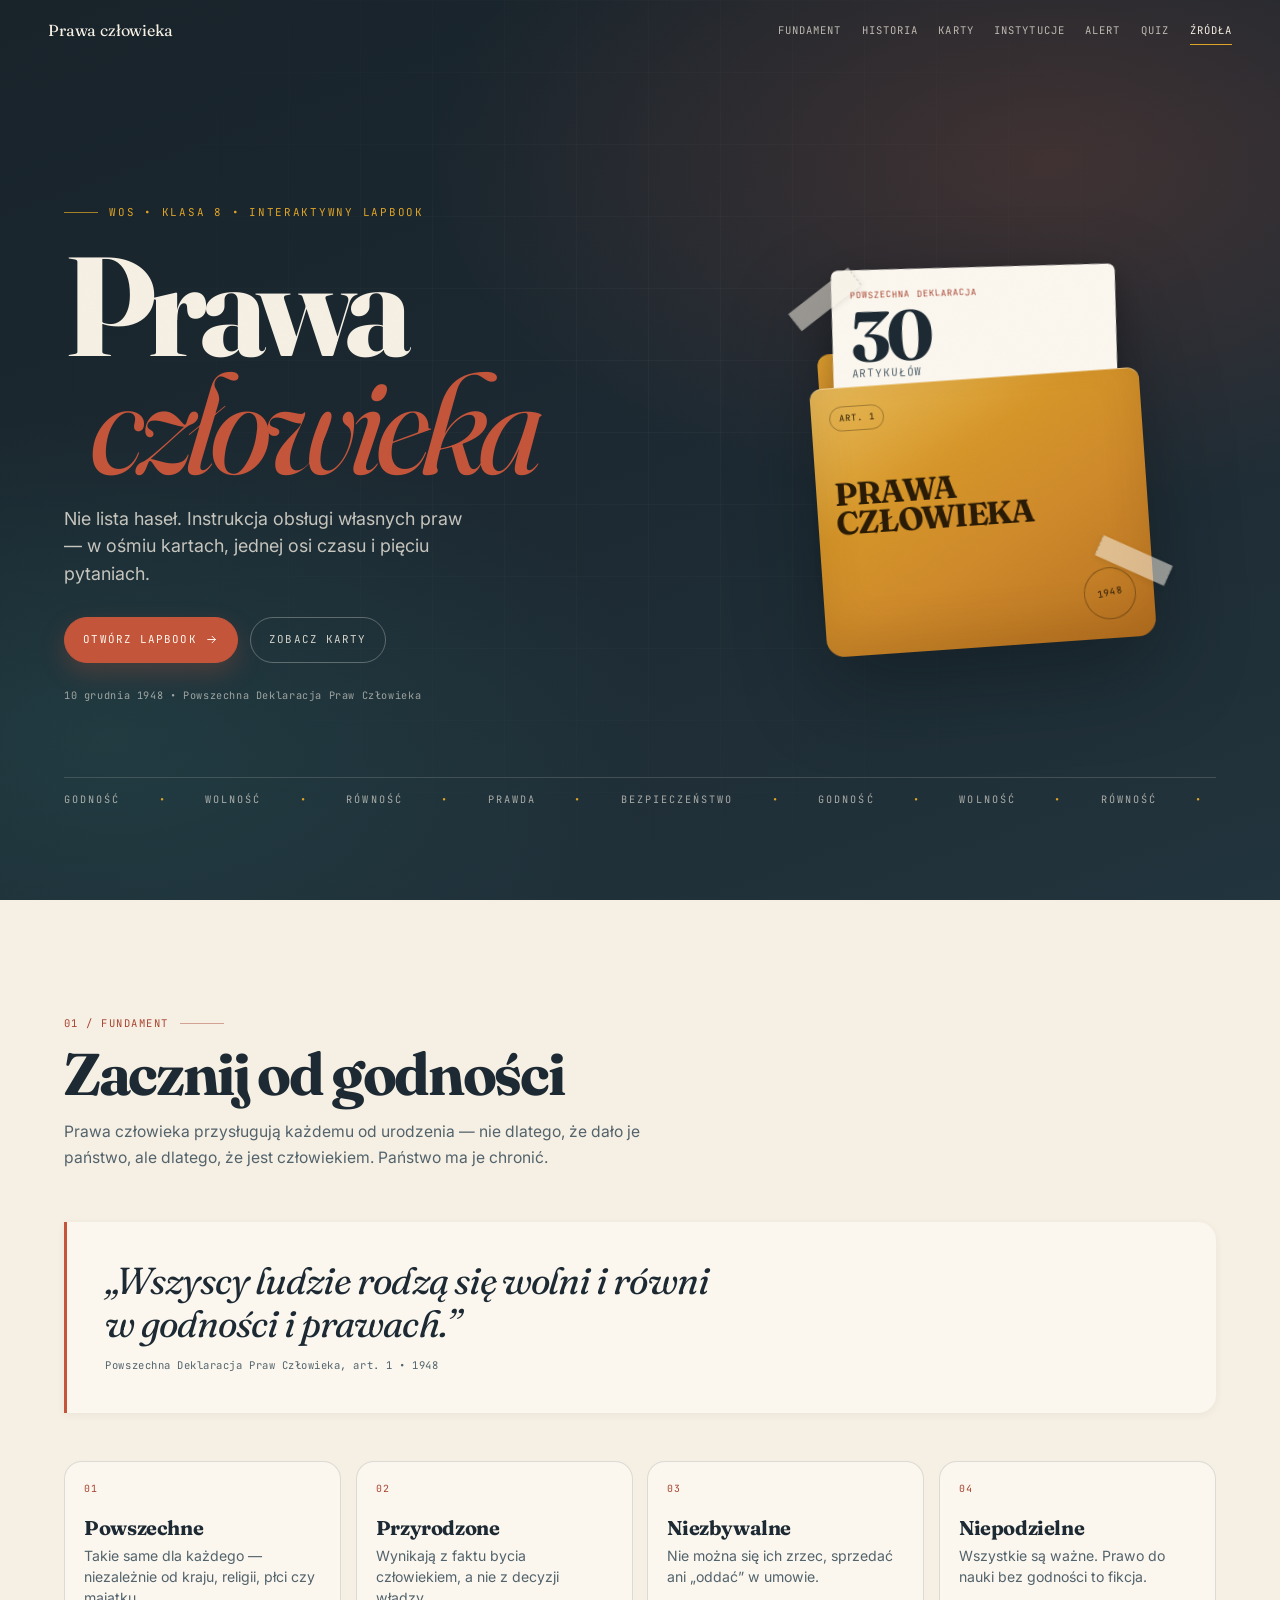
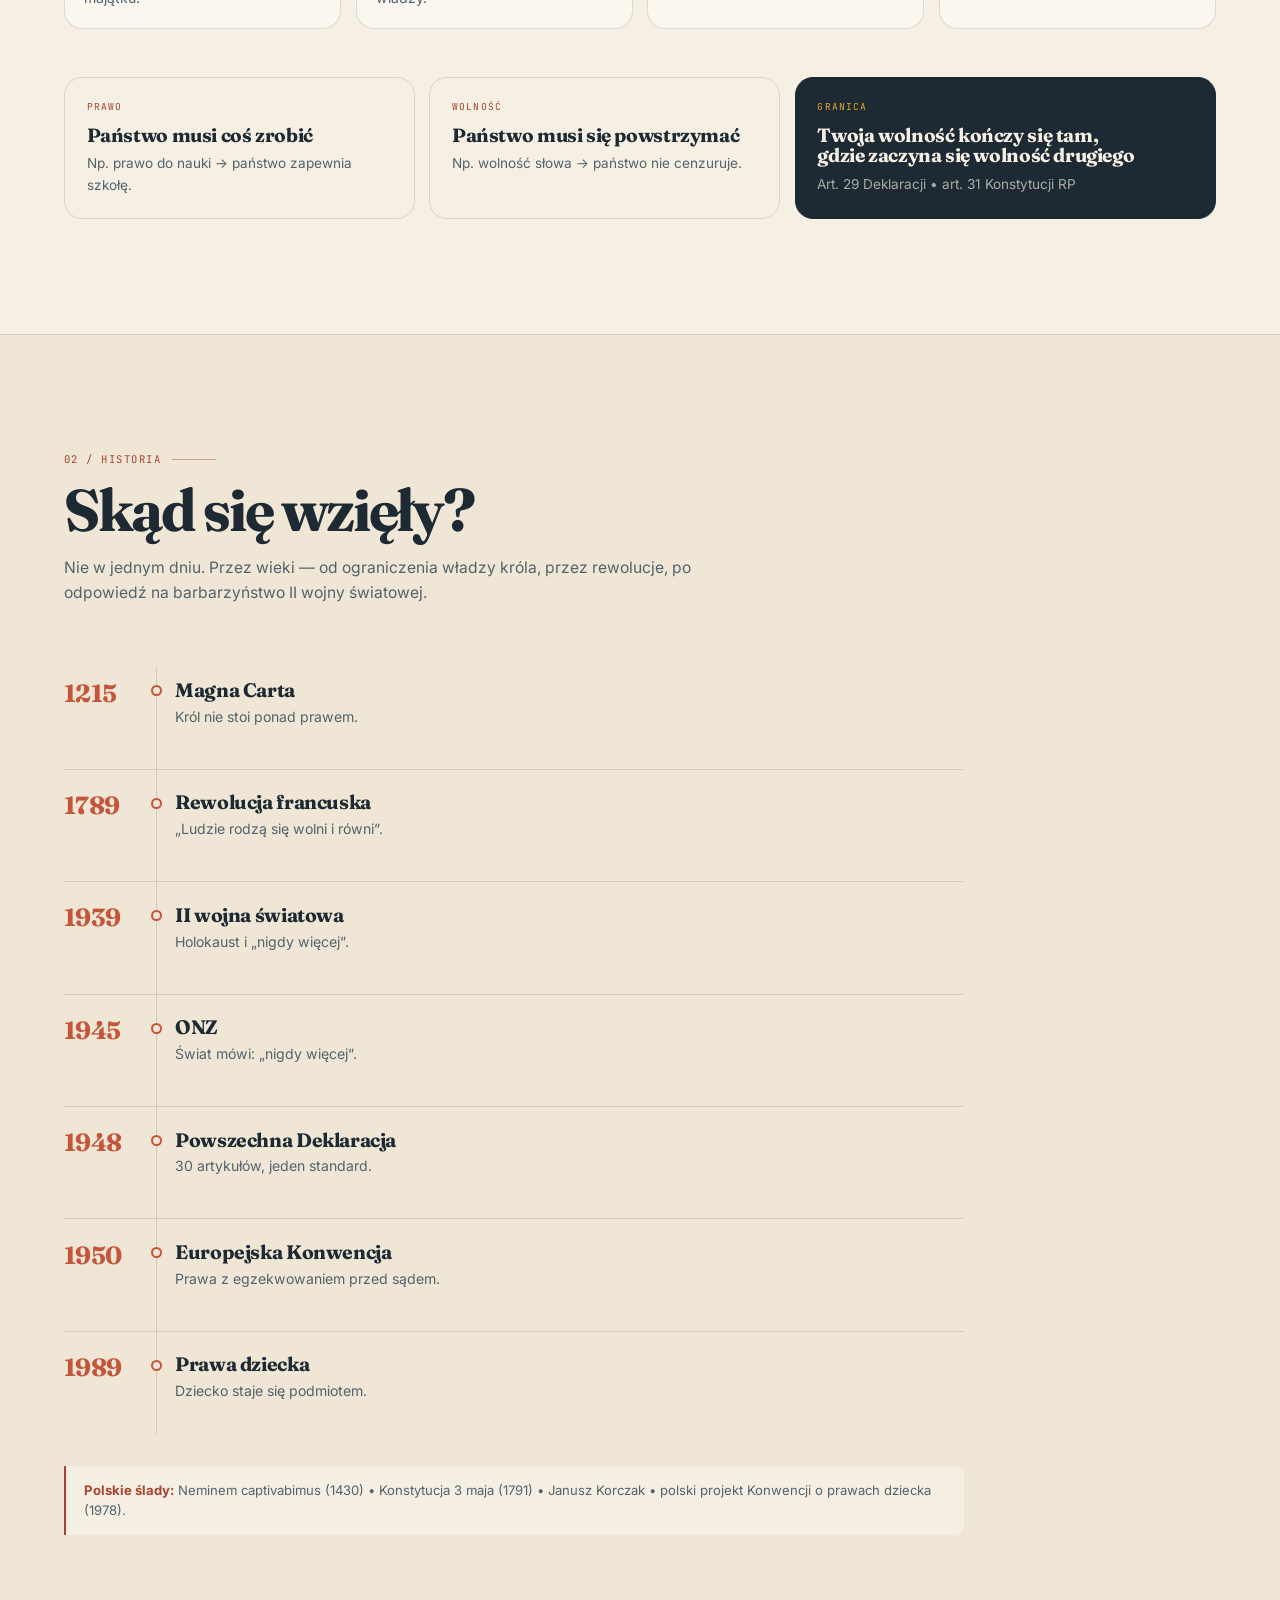
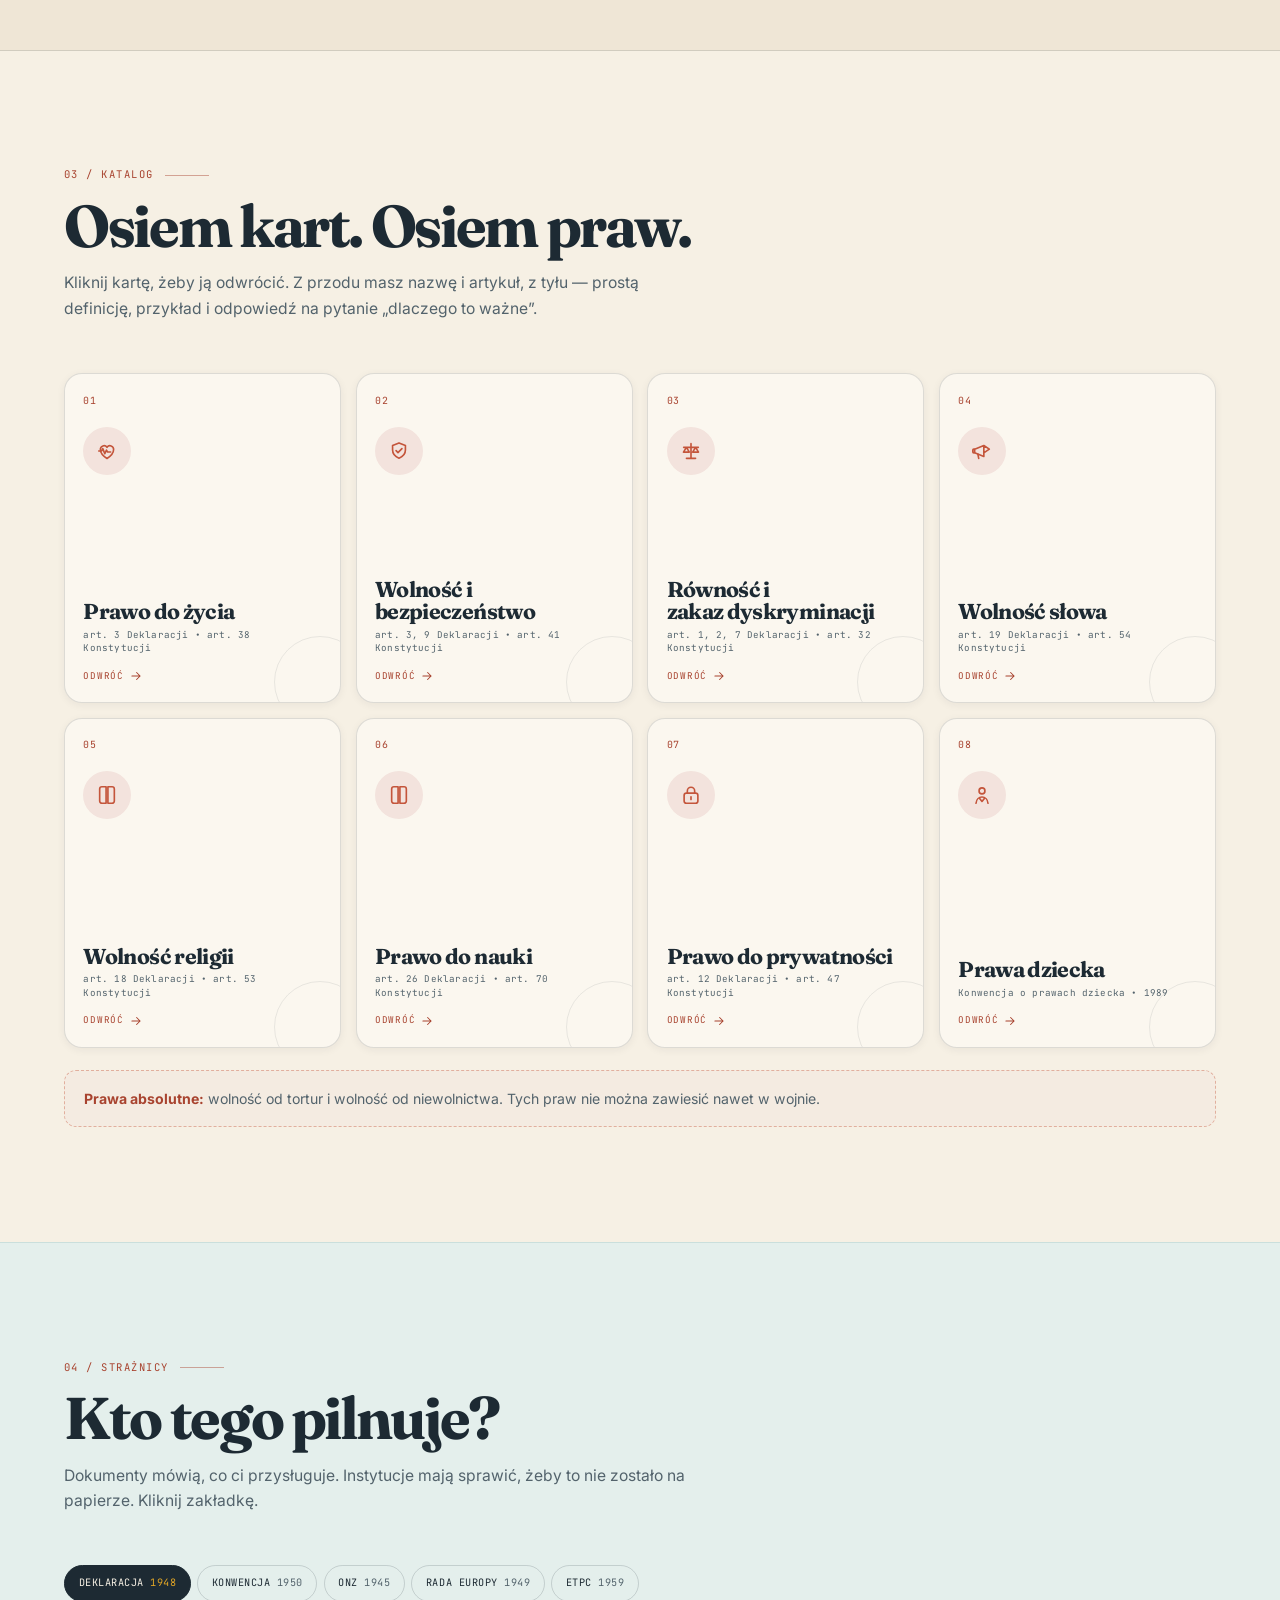
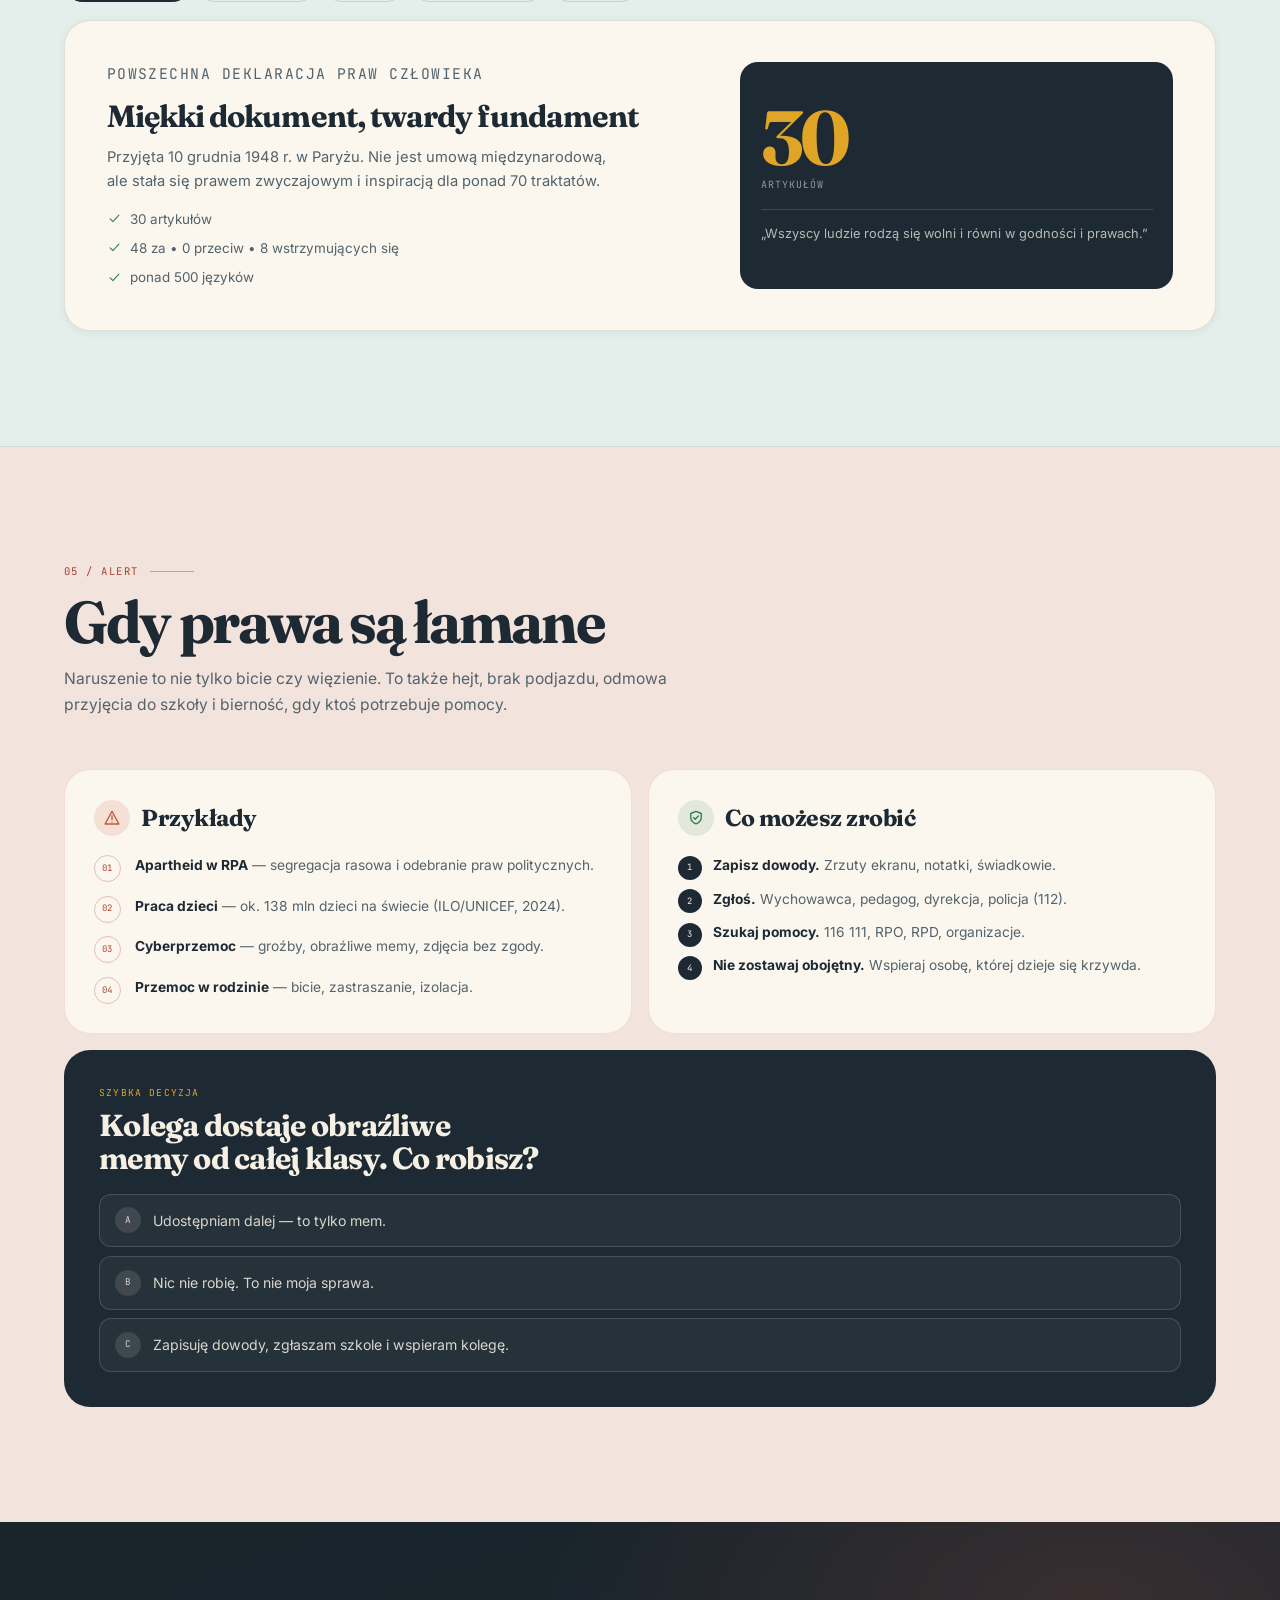
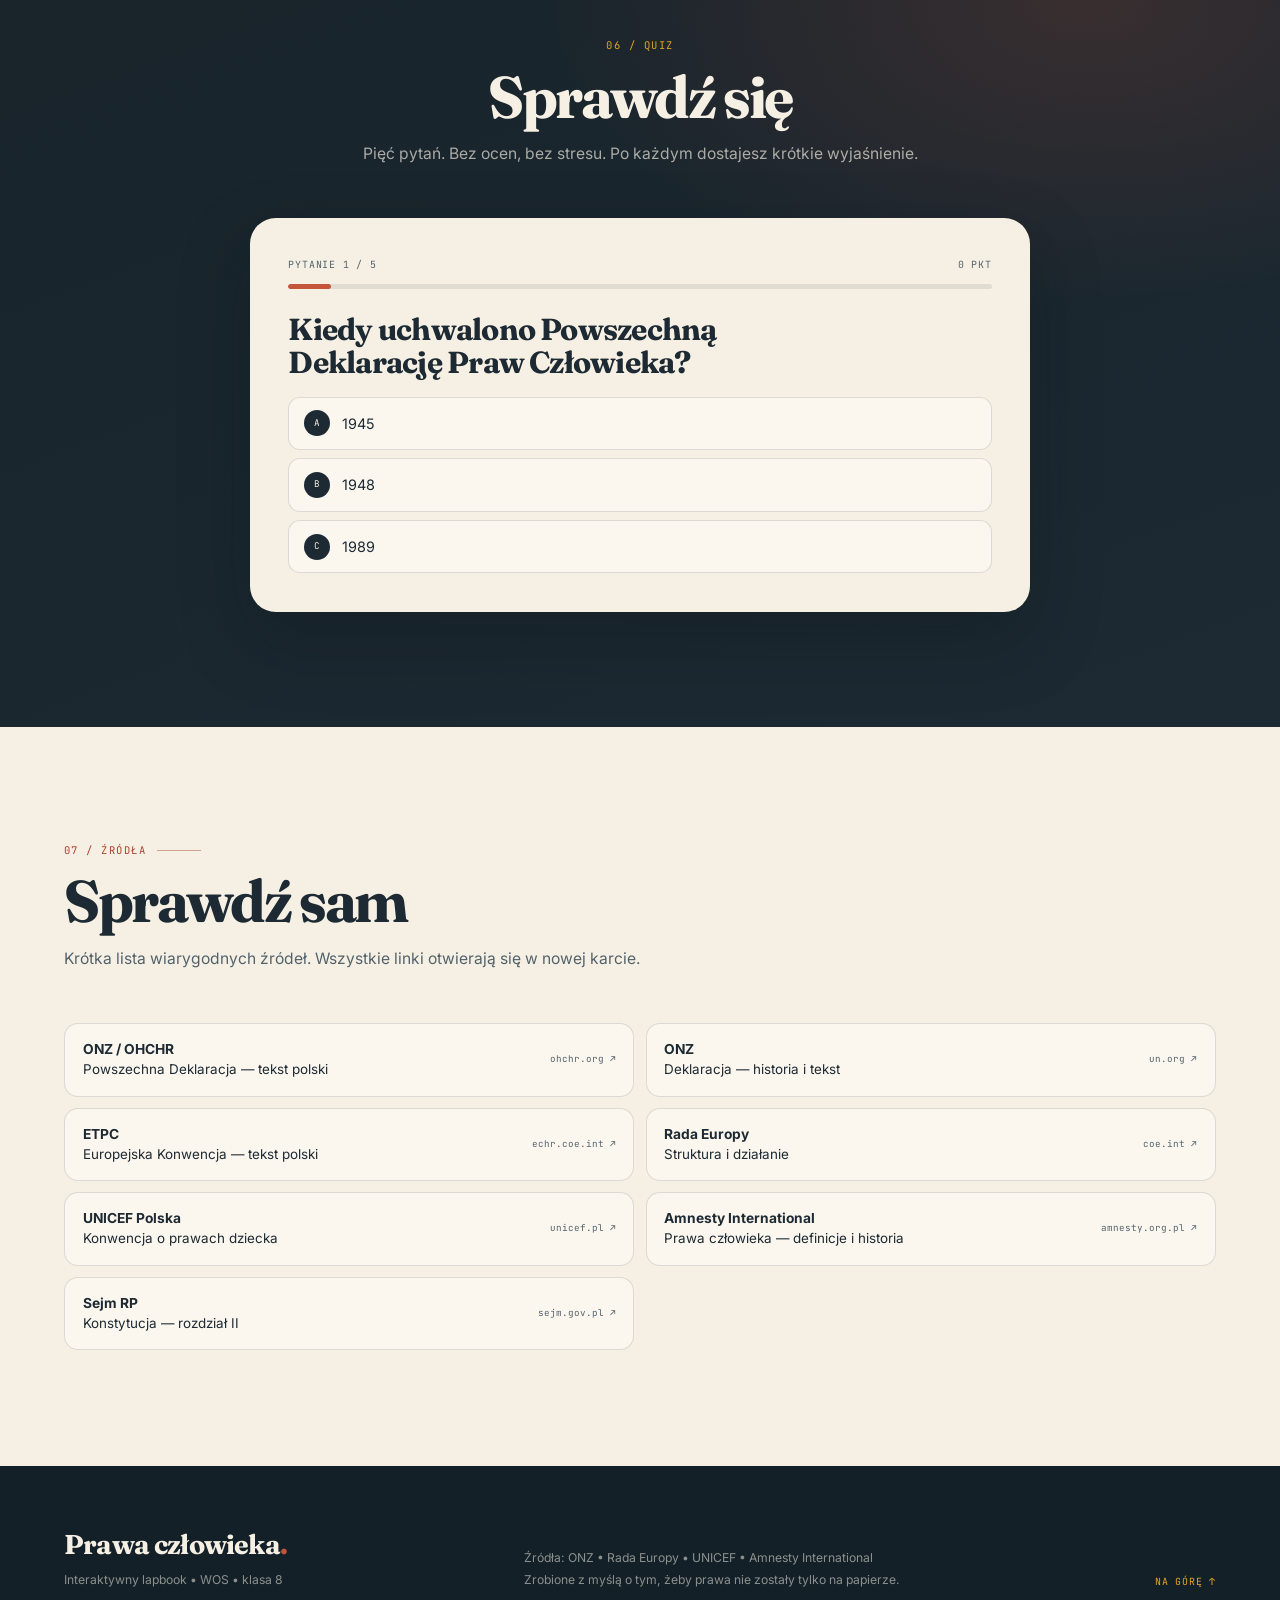
==== index.html @ a2d15d75 "Prawa człowieka — interaktywny lapbook" ====
<!doctype html>
<html lang="pl">
<head>
  <meta charset="utf-8">
  <meta name="viewport" content="width=device-width, initial-scale=1">
  <script>document.documentElement.classList.add("js");</script>
  <title>Prawa człowieka — interaktywny lapbook</title>
  <meta name="description" content="Krótki, interaktywny lapbook o prawach człowieka: 8 kart, oś czasu, dokumenty, przykłady naruszeń i quiz. WOS, klasa 8.">
  <meta name="theme-color" content="#1d2a33">
  <meta property="og:title" content="Prawa człowieka — interaktywny lapbook">
  <meta property="og:description" content="8 kart, oś czasu, dokumenty i quiz. Krótki lapbook o prawach człowieka na WOS.">
  <meta property="og:type" content="website">
  <meta name="twitter:card" content="summary">
  <link rel="icon" href="favicon.svg" type="image/svg+xml">
  <link rel="preconnect" href="https://fonts.googleapis.com">
  <link rel="preconnect" href="https://fonts.gstatic.com" crossorigin>
  <link href="https://fonts.googleapis.com/css2?family=Fraunces:ital,opsz,wght@0,9..144,400;0,9..144,600;0,9..144,700;0,9..144,900;1,9..144,400;1,9..144,600&family=Inter:wght@400;500;600;700&family=JetBrains+Mono:wght@400;600&display=swap" rel="stylesheet">
  <link rel="stylesheet" href="styles.css">
</head>
<body>
  <div class="scroll-progress" id="progress" aria-hidden="true"></div>

  <svg class="icon-sprite" aria-hidden="true">
    <symbol id="icon-heart" viewBox="0 0 24 24">
      <path d="M12 20.2S4.8 15.6 4.8 10.4A3.9 3.9 0 0 1 12 8.1a3.9 3.9 0 0 1 7.2 2.3c0 5.2-7.2 9.8-7.2 9.8Z"/>
      <path d="M3 12h3l1.4-2.6L9.6 15l1.8-4 1.3 2.1H16"/>
    </symbol>
    <symbol id="icon-shield" viewBox="0 0 24 24">
      <path d="M12 3.2 19 6v5c0 4.4-3 7.3-7 8.8-4-1.5-7-4.4-7-8.8V6l7-2.8Z"/>
      <path d="m8.8 11.6 2.1 2.1 4.3-4.3"/>
    </symbol>
    <symbol id="icon-scale" viewBox="0 0 24 24">
      <path d="M12 4v16M7 20h10M4 8h16M7 8l-3.2 5.2h6.4L7 8Zm10 0-3.2 5.2h6.4L17 8Z"/>
    </symbol>
    <symbol id="icon-megaphone" viewBox="0 0 24 24">
      <path d="M4 10v4l10 4V6L4 10Zm10-4 6 4-6 4M4 10H3a1 1 0 0 0-1 1v2a1 1 0 0 0 1 1h1"/>
      <path d="M7.5 15.5 8.4 20"/>
    </symbol>
    <symbol id="icon-book" viewBox="0 0 24 24">
      <path d="M4 5.5A2.5 2.5 0 0 1 6.5 3H11v18H6.5A2.5 2.5 0 0 1 4 18.5v-13ZM20 5.5A2.5 2.5 0 0 0 17.5 3H13v18h4.5a2.5 2.5 0 0 0 2.5-2.5v-13Z"/>
    </symbol>
    <symbol id="icon-lock" viewBox="0 0 24 24">
      <rect x="4.5" y="10" width="15" height="11" rx="2.5"/>
      <path d="M8 10V7.5a4 4 0 0 1 8 0V10M12 14v3"/>
    </symbol>
    <symbol id="icon-child" viewBox="0 0 24 24">
      <circle cx="12" cy="7.5" r="3.2"/>
      <path d="M5.5 21c.3-4.1 3-6.8 6.5-6.8s6.2 2.7 6.5 6.8M9 15.2l3 3.8 3-3.8"/>
    </symbol>
    <symbol id="icon-clock" viewBox="0 0 24 24">
      <circle cx="12" cy="12" r="9"/>
      <path d="M12 7v5.3l3.2 1.9"/>
    </symbol>
    <symbol id="icon-file" viewBox="0 0 24 24">
      <path d="M6 3h8l4 4v14H6V3Z"/>
      <path d="M14 3v5h5M9 12h6M9 16h6"/>
    </symbol>
    <symbol id="icon-alert" viewBox="0 0 24 24">
      <path d="M12 3 2.8 20h18.4L12 3Z"/>
      <path d="M12 9v5M12 17.2h.01"/>
    </symbol>
    <symbol id="icon-arrow" viewBox="0 0 24 24">
      <path d="M5 12h14M13 6l6 6-6 6"/>
    </symbol>
    <symbol id="icon-check" viewBox="0 0 24 24">
      <path d="m5 12.5 4.5 4.5L19 6.5"/>
    </symbol>
    <symbol id="icon-x" viewBox="0 0 24 24">
      <path d="m6 6 12 12M18 6 6 18"/>
    </symbol>
  </svg>

  <header class="site-header" id="site-header">
    <a class="brand" href="#top">
      <span class="brand-text">Prawa człowieka</span>
    </a>

    <nav class="site-nav" aria-label="Sekcje lapbooka">
      <a href="#fundament">Fundament</a>
      <a href="#historia">Historia</a>
      <a href="#prawa">Karty</a>
      <a href="#instytucje">Instytucje</a>
      <a href="#alert">Alert</a>
      <a href="#quiz">Quiz</a>
      <a href="#zrodla">Źródła</a>
    </nav>
  </header>

  <main id="top">
    <!-- HERO -->
    <section class="hero" aria-labelledby="hero-title">
      <div class="hero-inner">
        <div class="hero-copy">
          <p class="eyebrow">WOS • klasa 8 • interaktywny lapbook</p>
          <h1 id="hero-title">Prawa<br><em>człowieka</em></h1>
          <p class="hero-lead">Nie lista haseł. Instrukcja obsługi własnych praw — w ośmiu kartach, jednej osi czasu i pięciu pytaniach.</p>
          <div class="hero-actions">
            <a class="btn btn-primary" href="#fundament">
              Otwórz lapbook
              <svg class="icon"><use href="#icon-arrow"/></svg>
            </a>
            <a class="btn btn-ghost" href="#prawa">Zobacz karty</a>
          </div>
          <p class="hero-note">10 grudnia 1948 • Powszechna Deklaracja Praw Człowieka</p>
        </div>

        <div class="hero-visual" aria-hidden="true">
          <div class="folder">
            <div class="folder-paper">
              <span class="paper-kicker">Powszechna Deklaracja</span>
              <strong>30</strong>
              <span class="paper-sub">artykułów</span>
              <div class="paper-lines"></div>
            </div>
            <div class="folder-front">
              <span class="folder-tag">art. 1</span>
              <span class="folder-label">PRAWA<br>CZŁOWIEKA</span>
              <span class="folder-stamp">1948</span>
            </div>
            <span class="tape tape-a"></span>
            <span class="tape tape-b"></span>
          </div>
        </div>
      </div>

      <div class="hero-marquee" aria-hidden="true">
        <div class="marquee-track">
          <span>GODNOŚĆ</span><span>•</span><span>WOLNOŚĆ</span><span>•</span><span>RÓWNOŚĆ</span><span>•</span><span>PRAWDA</span><span>•</span><span>BEZPIECZEŃSTWO</span><span>•</span>
          <span>GODNOŚĆ</span><span>•</span><span>WOLNOŚĆ</span><span>•</span><span>RÓWNOŚĆ</span><span>•</span><span>PRAWDA</span><span>•</span><span>BEZPIECZEŃSTWO</span><span>•</span>
        </div>
      </div>
    </section>

    <!-- FUNDAMENT -->
    <section class="section section-fundament" id="fundament" aria-labelledby="fundament-title">
      <div class="section-inner">
        <div class="section-head" data-reveal>
          <p class="section-kicker">01 / Fundament</p>
          <h2 id="fundament-title">Zacznij od godności</h2>
          <p class="section-lead">Prawa człowieka przysługują każdemu od urodzenia — nie dlatego, że dało je państwo, ale dlatego, że jest człowiekiem. Państwo ma je chronić.</p>
        </div>

        <div class="quote-card" data-reveal>
          <p class="quote-text">„Wszyscy ludzie rodzą się wolni i równi w godności i prawach.”</p>
          <p class="quote-source">Powszechna Deklaracja Praw Człowieka, art. 1 • 1948</p>
        </div>

        <div class="feature-grid">
          <article class="feature" data-reveal>
            <span class="feature-num">01</span>
            <h3>Powszechne</h3>
            <p>Takie same dla każdego — niezależnie od kraju, religii, płci czy majątku.</p>
          </article>
          <article class="feature" data-reveal>
            <span class="feature-num">02</span>
            <h3>Przyrodzone</h3>
            <p>Wynikają z faktu bycia człowiekiem, a nie z decyzji władzy.</p>
          </article>
          <article class="feature" data-reveal>
            <span class="feature-num">03</span>
            <h3>Niezbywalne</h3>
            <p>Nie można się ich zrzec, sprzedać ani „oddać” w umowie.</p>
          </article>
          <article class="feature" data-reveal>
            <span class="feature-num">04</span>
            <h3>Niepodzielne</h3>
            <p>Wszystkie są ważne. Prawo do nauki bez godności to fikcja.</p>
          </article>
        </div>

        <div class="compare" data-reveal>
          <div class="compare-card">
            <p class="compare-label">PRAWO</p>
            <h3>Państwo musi coś zrobić</h3>
            <p>Np. prawo do nauki → państwo zapewnia szkołę.</p>
          </div>
          <div class="compare-card">
            <p class="compare-label">WOLNOŚĆ</p>
            <h3>Państwo musi się powstrzymać</h3>
            <p>Np. wolność słowa → państwo nie cenzuruje.</p>
          </div>
          <div class="compare-card compare-card-accent">
            <p class="compare-label">GRANICA</p>
            <h3>Twoja wolność kończy się tam, gdzie zaczyna się wolność drugiego</h3>
            <p>Art. 29 Deklaracji • art. 31 Konstytucji RP</p>
          </div>
        </div>
      </div>
    </section>

    <!-- HISTORIA -->
    <section class="section section-historia" id="historia" aria-labelledby="historia-title">
      <div class="section-inner">
        <div class="section-head" data-reveal>
          <p class="section-kicker">02 / Historia</p>
          <h2 id="historia-title">Skąd się wzięły?</h2>
          <p class="section-lead">Nie w jednym dniu. Przez wieki — od ograniczenia władzy króla, przez rewolucje, po odpowiedź na barbarzyństwo II wojny światowej.</p>
        </div>

        <div class="timeline" data-reveal>
          <article class="timeline-entry">
            <span class="timeline-year">1215</span>
            <button class="timeline-toggle" type="button" aria-expanded="false">
              <h3>Magna Carta</h3>
              <p>Król nie stoi ponad prawem.</p>
            </button>
            <div class="timeline-body">
              <div>
                <p>Anglia, król Jan bez Ziemi. Klauzula 39: wolnego człowieka można uwięzić tylko na podstawie wyroku sądu. Dokument chronił jednak tylko wolnych mężczyzn — nie chłopów, kobiety ani niewolników.</p>
              </div>
            </div>
          </article>

          <article class="timeline-entry">
            <span class="timeline-year">1789</span>
            <button class="timeline-toggle" type="button" aria-expanded="false">
              <h3>Rewolucja francuska</h3>
              <p>„Ludzie rodzą się wolni i równi”.</p>
            </button>
            <div class="timeline-body">
              <div>
                <p>Deklaracja Praw Człowieka i Obywatela — 17 artykułów. Wielki krok naprzód, ale kobiety nie dostały praw wyborczych, a niewolnictwo w koloniach przetrwało. Olympe de Gouges zapłaciła życiem za żądanie równych praw.</p>
              </div>
            </div>
          </article>

          <article class="timeline-entry">
            <span class="timeline-year">1939</span>
            <button class="timeline-toggle" type="button" aria-expanded="false">
              <h3>II wojna światowa</h3>
              <p>Holokaust i „nigdy więcej”.</p>
            </button>
            <div class="timeline-body">
              <div>
                <p>W latach 1939–1945 Niemcy i ich współpracownicy zamordowali około 6 milionów Żydów, a także Romów, osoby z niepełnosprawnościami i więźniów politycznych. Po wojnie świat uznał, że prawa człowieka nie mogą być „sprawą wewnętrzną” państwa.</p>
              </div>
            </div>
          </article>

          <article class="timeline-entry">
            <span class="timeline-year">1945</span>
            <button class="timeline-toggle" type="button" aria-expanded="false">
              <h3>ONZ</h3>
              <p>Świat mówi: „nigdy więcej”.</p>
            </button>
            <div class="timeline-body">
              <div>
                <p>Powstaje ONZ. Proces norymberski pokazuje po raz pierwszy, że jednostka może odpowiadać za zbrodnie przeciw ludzkości.</p>
              </div>
            </div>
          </article>

          <article class="timeline-entry">
            <span class="timeline-year">1948</span>
            <button class="timeline-toggle" type="button" aria-expanded="false">
              <h3>Powszechna Deklaracja</h3>
              <p>30 artykułów, jeden standard.</p>
            </button>
            <div class="timeline-body">
              <div>
                <p>10 grudnia 1948 r., Paryż. 48 głosów za, 0 przeciw, 8 wstrzymujących się. Deklaracja nie jest umową, ale stała się fundamentem ponad 70 traktatów i prawem zwyczajowym.</p>
              </div>
            </div>
          </article>

          <article class="timeline-entry">
            <span class="timeline-year">1950</span>
            <button class="timeline-toggle" type="button" aria-expanded="false">
              <h3>Europejska Konwencja</h3>
              <p>Prawa z egzekwowaniem przed sądem.</p>
            </button>
            <div class="timeline-body">
              <div>
                <p>Rada Europy tworzy dokument, na podstawie którego powstaje Europejski Trybunał Praw Człowieka w Strasburgu. Polska ratyfikuje Konwencję w 1993 r.</p>
              </div>
            </div>
          </article>

          <article class="timeline-entry">
            <span class="timeline-year">1989</span>
            <button class="timeline-toggle" type="button" aria-expanded="false">
              <h3>Prawa dziecka</h3>
              <p>Dziecko staje się podmiotem.</p>
            </button>
            <div class="timeline-body">
              <div>
                <p>Konwencja o prawach dziecka: 54 artykuły, 196 państw. Najważniejsze zasady: dobro dziecka, zakaz dyskryminacji, prawo do życia i rozwoju, prawo do głosu. Polska była inicjatorem prac.</p>
              </div>
            </div>
          </article>
        </div>

        <p class="timeline-note" data-reveal><strong>Polskie ślady:</strong> Neminem captivabimus (1430) • Konstytucja 3 maja (1791) • Janusz Korczak • polski projekt Konwencji o prawach dziecka (1978).</p>
      </div>
    </section>

    <!-- KARTY -->
    <section class="section section-prawa" id="prawa" aria-labelledby="prawa-title">
      <div class="section-inner">
        <div class="section-head" data-reveal>
          <p class="section-kicker">03 / Katalog</p>
          <h2 id="prawa-title">Osiem kart. Osiem praw.</h2>
          <p class="section-lead">Kliknij kartę, żeby ją odwrócić. Z przodu masz nazwę i artykuł, z tyłu — prostą definicję, przykład i odpowiedź na pytanie „dlaczego to ważne”.</p>
        </div>

        <div class="rights-grid">
          <article class="flip-card" role="button" tabindex="0" aria-pressed="false">
            <div class="flip-inner">
              <div class="flip-face flip-front">
                <span class="card-index">01</span>
                <span class="card-icon"><svg class="icon"><use href="#icon-heart"/></svg></span>
                <h3>Prawo do życia</h3>
                <p class="card-article">art. 3 Deklaracji • art. 38 Konstytucji</p>
                <span class="flip-hint">Odwróć <svg class="icon"><use href="#icon-arrow"/></svg></span>
              </div>
              <div class="flip-face flip-back" aria-hidden="true">
                <span class="card-back-label">Dlaczego ważne</span>
                <h3>Prawo do życia</h3>
                <p>Bez życia nie ma innych praw. Państwo musi chronić życie i zdrowie.</p>
                <p class="card-example">Mdlejesz na lekcji → nauczyciel wzywa pomoc.</p>
                <span class="flip-hint">Wróć <svg class="icon"><use href="#icon-arrow"/></svg></span>
              </div>
            </div>
          </article>

          <article class="flip-card" role="button" tabindex="0" aria-pressed="false">
            <div class="flip-inner">
              <div class="flip-face flip-front">
                <span class="card-index">02</span>
                <span class="card-icon"><svg class="icon"><use href="#icon-shield"/></svg></span>
                <h3>Wolność i bezpieczeństwo</h3>
                <p class="card-article">art. 3, 9 Deklaracji • art. 41 Konstytucji</p>
                <span class="flip-hint">Odwróć <svg class="icon"><use href="#icon-arrow"/></svg></span>
              </div>
              <div class="flip-face flip-back" aria-hidden="true">
                <span class="card-back-label">Dlaczego ważne</span>
                <h3>Wolność i bezpieczeństwo</h3>
                <p>Nikt nie może cię zatrzymać bez podstawy prawnej. Masz prawo znać powód.</p>
                <p class="card-example">Policja musi podać podstawę zatrzymania i doprowadzić do sądu.</p>
                <span class="flip-hint">Wróć <svg class="icon"><use href="#icon-arrow"/></svg></span>
              </div>
            </div>
          </article>

          <article class="flip-card" role="button" tabindex="0" aria-pressed="false">
            <div class="flip-inner">
              <div class="flip-face flip-front">
                <span class="card-index">03</span>
                <span class="card-icon"><svg class="icon"><use href="#icon-scale"/></svg></span>
                <h3>Równość i zakaz dyskryminacji</h3>
                <p class="card-article">art. 1, 2, 7 Deklaracji • art. 32 Konstytucji</p>
                <span class="flip-hint">Odwróć <svg class="icon"><use href="#icon-arrow"/></svg></span>
              </div>
              <div class="flip-face flip-back" aria-hidden="true">
                <span class="card-back-label">Dlaczego ważne</span>
                <h3>Równość i zakaz dyskryminacji</h3>
                <p>Prawo nie może traktować cię gorzej z powodu pochodzenia, płci, religii czy zdrowia.</p>
                <p class="card-example">Szkoła musi być dostępna także dla osoby na wózku.</p>
                <span class="flip-hint">Wróć <svg class="icon"><use href="#icon-arrow"/></svg></span>
              </div>
            </div>
          </article>

          <article class="flip-card" role="button" tabindex="0" aria-pressed="false">
            <div class="flip-inner">
              <div class="flip-face flip-front">
                <span class="card-index">04</span>
                <span class="card-icon"><svg class="icon"><use href="#icon-megaphone"/></svg></span>
                <h3>Wolność słowa</h3>
                <p class="card-article">art. 19 Deklaracji • art. 54 Konstytucji</p>
                <span class="flip-hint">Odwróć <svg class="icon"><use href="#icon-arrow"/></svg></span>
              </div>
              <div class="flip-face flip-back" aria-hidden="true">
                <span class="card-back-label">Dlaczego ważne</span>
                <h3>Wolność słowa</h3>
                <p>Możesz krytykować władzę i wyrażać opinie. Nie możesz hejtować ani grozić.</p>
                <p class="card-example">Krytyka nauczyciela = OK. Obraźliwy mem o koledze = nie.</p>
                <span class="flip-hint">Wróć <svg class="icon"><use href="#icon-arrow"/></svg></span>
              </div>
            </div>
          </article>

          <article class="flip-card" role="button" tabindex="0" aria-pressed="false">
            <div class="flip-inner">
              <div class="flip-face flip-front">
                <span class="card-index">05</span>
                <span class="card-icon"><svg class="icon"><use href="#icon-book"/></svg></span>
                <h3>Wolność religii</h3>
                <p class="card-article">art. 18 Deklaracji • art. 53 Konstytucji</p>
                <span class="flip-hint">Odwróć <svg class="icon"><use href="#icon-arrow"/></svg></span>
              </div>
              <div class="flip-face flip-back" aria-hidden="true">
                <span class="card-back-label">Dlaczego ważne</span>
                <h3>Wolność religii</h3>
                <p>Wierz lub nie. Nikt nie może cię zmuszać ani dyskryminować z tego powodu.</p>
                <p class="card-example">Kolega nie chodzi na religię — to jego prawo.</p>
                <span class="flip-hint">Wróć <svg class="icon"><use href="#icon-arrow"/></svg></span>
              </div>
            </div>
          </article>

          <article class="flip-card" role="button" tabindex="0" aria-pressed="false">
            <div class="flip-inner">
              <div class="flip-face flip-front">
                <span class="card-index">06</span>
                <span class="card-icon"><svg class="icon"><use href="#icon-book"/></svg></span>
                <h3>Prawo do nauki</h3>
                <p class="card-article">art. 26 Deklaracji • art. 70 Konstytucji</p>
                <span class="flip-hint">Odwróć <svg class="icon"><use href="#icon-arrow"/></svg></span>
              </div>
              <div class="flip-face flip-back" aria-hidden="true">
                <span class="card-back-label">Dlaczego ważne</span>
                <h3>Prawo do nauki</h3>
                <p>Nauka podstawowa jest bezpłatna i obowiązkowa. Państwo musi zapewnić szkołę.</p>
                <p class="card-example">Dziecko z Ukrainy ma prawo do szkoły i pomocy w języku.</p>
                <span class="flip-hint">Wróć <svg class="icon"><use href="#icon-arrow"/></svg></span>
              </div>
            </div>
          </article>

          <article class="flip-card" role="button" tabindex="0" aria-pressed="false">
            <div class="flip-inner">
              <div class="flip-face flip-front">
                <span class="card-index">07</span>
                <span class="card-icon"><svg class="icon"><use href="#icon-lock"/></svg></span>
                <h3>Prawo do prywatności</h3>
                <p class="card-article">art. 12 Deklaracji • art. 47 Konstytucji</p>
                <span class="flip-hint">Odwróć <svg class="icon"><use href="#icon-arrow"/></svg></span>
              </div>
              <div class="flip-face flip-back" aria-hidden="true">
                <span class="card-back-label">Dlaczego ważne</span>
                <h3>Prawo do prywatności</h3>
                <p>Twoje wiadomości, zdjęcia i dane są twoje. Nikt nie może ich czytać bez podstawy.</p>
                <p class="card-example">Nie publikuj zdjęcia kolegi bez jego zgody.</p>
                <span class="flip-hint">Wróć <svg class="icon"><use href="#icon-arrow"/></svg></span>
              </div>
            </div>
          </article>

          <article class="flip-card" role="button" tabindex="0" aria-pressed="false">
            <div class="flip-inner">
              <div class="flip-face flip-front">
                <span class="card-index">08</span>
                <span class="card-icon"><svg class="icon"><use href="#icon-child"/></svg></span>
                <h3>Prawa dziecka</h3>
                <p class="card-article">Konwencja o prawach dziecka • 1989</p>
                <span class="flip-hint">Odwróć <svg class="icon"><use href="#icon-arrow"/></svg></span>
              </div>
              <div class="flip-face flip-back" aria-hidden="true">
                <span class="card-back-label">Dlaczego ważne</span>
                <h3>Prawa dziecka</h3>
                <p>Dobro dziecka jest najważniejsze. Masz prawo do głosu w sprawach, które cię dotyczą.</p>
                <p class="card-example">Samorząd klasy może wyrazić opinię o regulaminie.</p>
                <span class="flip-hint">Wróć <svg class="icon"><use href="#icon-arrow"/></svg></span>
              </div>
            </div>
          </article>
        </div>

        <p class="rights-note" data-reveal><strong>Prawa absolutne:</strong> wolność od tortur i wolność od niewolnictwa. Tych praw nie można zawiesić nawet w wojnie.</p>
      </div>
    </section>

    <!-- INSTYTUCJE -->
    <section class="section section-instytucje" id="instytucje" aria-labelledby="instytucje-title">
      <div class="section-inner">
        <div class="section-head" data-reveal>
          <p class="section-kicker">04 / Strażnicy</p>
          <h2 id="instytucje-title">Kto tego pilnuje?</h2>
          <p class="section-lead">Dokumenty mówią, co ci przysługuje. Instytucje mają sprawić, żeby to nie zostało na papierze. Kliknij zakładkę.</p>
        </div>

        <div class="tabs" role="tablist" aria-label="Dokumenty i instytucje">
          <button class="tab-btn" id="tab-btn-udhr" role="tab" aria-selected="true" aria-controls="tab-udhr" tabindex="0">Deklaracja <span>1948</span></button>
          <button class="tab-btn" id="tab-btn-ekpc" role="tab" aria-selected="false" aria-controls="tab-ekpc" tabindex="-1">Konwencja <span>1950</span></button>
          <button class="tab-btn" id="tab-btn-onz" role="tab" aria-selected="false" aria-controls="tab-onz" tabindex="-1">ONZ <span>1945</span></button>
          <button class="tab-btn" id="tab-btn-coe" role="tab" aria-selected="false" aria-controls="tab-coe" tabindex="-1">Rada Europy <span>1949</span></button>
          <button class="tab-btn" id="tab-btn-etpc" role="tab" aria-selected="false" aria-controls="tab-etpc" tabindex="-1">ETPC <span>1959</span></button>
        </div>

        <div class="tab-panels" data-reveal>
          <div class="tab-panel" id="tab-udhr" role="tabpanel" aria-labelledby="tab-btn-udhr" tabindex="0">
            <div class="tab-copy">
              <p class="tab-kicker">Powszechna Deklaracja Praw Człowieka</p>
              <h3>Miękki dokument, twardy fundament</h3>
              <p>Przyjęta 10 grudnia 1948 r. w Paryżu. Nie jest umową międzynarodową, ale stała się prawem zwyczajowym i inspiracją dla ponad 70 traktatów.</p>
              <ul class="clean-list">
                <li><svg class="icon"><use href="#icon-check"/></svg> 30 artykułów</li>
                <li><svg class="icon"><use href="#icon-check"/></svg> 48 za • 0 przeciw • 8 wstrzymujących się</li>
                <li><svg class="icon"><use href="#icon-check"/></svg> ponad 500 języków</li>
              </ul>
            </div>
            <div class="tab-fact">
              <strong>30</strong>
              <span>artykułów</span>
              <p>„Wszyscy ludzie rodzą się wolni i równi w godności i prawach.”</p>
            </div>
          </div>

          <div class="tab-panel" id="tab-ekpc" role="tabpanel" aria-labelledby="tab-btn-ekpc" tabindex="0" hidden>
            <div class="tab-copy">
              <p class="tab-kicker">Europejska Konwencja Praw Człowieka</p>
              <h3>Prawa, które można dochodzić przed sądem</h3>
              <p>Podpisana w Rzymie 4 listopada 1950 r. Obowiązuje 46 państw Rady Europy. Polska ratyfikowała ją 19 stycznia 1993 r.</p>
              <ul class="clean-list">
                <li><svg class="icon"><use href="#icon-check"/></svg> życie, wolność, sprawiedliwy proces</li>
                <li><svg class="icon"><use href="#icon-check"/></svg> wolność słowa, religii, prywatność</li>
                <li><svg class="icon"><use href="#icon-check"/></svg> zakaz tortur i niewolnictwa</li>
              </ul>
            </div>
            <div class="tab-fact">
              <strong>1950</strong>
              <span>Rzym</span>
              <p>Pierwsza umowa, która stworzyła sąd mogący sądzić państwo.</p>
            </div>
          </div>

          <div class="tab-panel" id="tab-onz" role="tabpanel" aria-labelledby="tab-btn-onz" tabindex="0" hidden>
            <div class="tab-copy">
              <p class="tab-kicker">Organizacja Narodów Zjednoczonych</p>
              <h3>Globalny parasol ochronny</h3>
              <p>Powstała 24 października 1945 r. Należy do niej 193 państwa. Prawami człowieka zajmuje się Rada Praw Człowieka, komitety traktatowe i Biuro Wysokiego Komisarza (OHCHR).</p>
              <ul class="clean-list">
                <li><svg class="icon"><use href="#icon-check"/></svg> Rada Praw Człowieka — 47 państw</li>
                <li><svg class="icon"><use href="#icon-check"/></svg> komitety rozpatrują skargi i raporty</li>
                <li><svg class="icon"><use href="#icon-check"/></svg> UPR — regularny przegląd każdego kraju</li>
              </ul>
            </div>
            <div class="tab-fact">
              <strong>193</strong>
              <span>państwa</span>
              <p>Największa organizacja międzynarodowa. Siedziba: Nowy Jork.</p>
            </div>
          </div>

          <div class="tab-panel" id="tab-coe" role="tabpanel" aria-labelledby="tab-btn-coe" tabindex="0" hidden>
            <div class="tab-copy">
              <p class="tab-kicker">Rada Europy</p>
              <h3>Nie UE. Strasburg, nie Bruksela.</h3>
              <p>Powstała 5 maja 1949 r. Zrzesza 46 państw europejskich. Polska jest członkiem od 26 listopada 1991 r. Jej największe osiągnięcie to Konwencja i Trybunał w Strasburgu.</p>
              <ul class="clean-list">
                <li><svg class="icon"><use href="#icon-check"/></svg> Komitet Ministrów</li>
                <li><svg class="icon"><use href="#icon-check"/></svg> Zgromadzenie Parlamentarne</li>
                <li><svg class="icon"><use href="#icon-check"/></svg> Komisarz Praw Człowieka</li>
              </ul>
            </div>
            <div class="tab-fact">
              <strong>46</strong>
              <span>państw</span>
              <p>Rosja została wykluczona w 2022 r. po inwazji na Ukrainę.</p>
            </div>
          </div>

          <div class="tab-panel" id="tab-etpc" role="tabpanel" aria-labelledby="tab-btn-etpc" tabindex="0" hidden>
            <div class="tab-copy">
              <p class="tab-kicker">Europejski Trybunał Praw Człowieka</p>
              <h3>Sąd, przed którym staje państwo</h3>
              <p>Działa w Strasburgu od 1959 r. Ma 46 sędziów — po jednym z każdego państwa. Skargę może złożyć każda osoba, ale dopiero po wyczerpaniu dróg krajowych.</p>
              <ul class="clean-list">
                <li><svg class="icon"><use href="#icon-check"/></svg> termin: 4 miesiące od prawomocnego wyroku</li>
                <li><svg class="icon"><use href="#icon-check"/></svg> skarga bezpłatna</li>
                <li><svg class="icon"><use href="#icon-check"/></svg> wyroki wiążące; wykonanie nadzoruje Komitet Ministrów</li>
              </ul>
            </div>
            <div class="tab-fact">
              <strong>4</strong>
              <span>miesiące</span>
              <p>ETPC nie jest sądem UE. Sąd UE jest w Luksemburgu.</p>
            </div>
          </div>
        </div>
      </div>
    </section>

    <!-- ALERT -->
    <section class="section section-alert" id="alert" aria-labelledby="alert-title">
      <div class="section-inner">
        <div class="section-head" data-reveal>
          <p class="section-kicker">05 / Alert</p>
          <h2 id="alert-title">Gdy prawa są łamane</h2>
          <p class="section-lead">Naruszenie to nie tylko bicie czy więzienie. To także hejt, brak podjazdu, odmowa przyjęcia do szkoły i bierność, gdy ktoś potrzebuje pomocy.</p>
        </div>

        <div class="alert-grid">
          <article class="alert-card" data-reveal>
            <div class="alert-card-head">
              <span class="alert-icon"><svg class="icon"><use href="#icon-alert"/></svg></span>
              <h3>Przykłady</h3>
            </div>
            <ul class="alert-list">
              <li><span class="num">01</span><div><strong>Apartheid w RPA</strong> — segregacja rasowa i odebranie praw politycznych.</div></li>
              <li><span class="num">02</span><div><strong>Praca dzieci</strong> — ok. 138 mln dzieci na świecie (ILO/UNICEF, 2024).</div></li>
              <li><span class="num">03</span><div><strong>Cyberprzemoc</strong> — groźby, obraźliwe memy, zdjęcia bez zgody.</div></li>
              <li><span class="num">04</span><div><strong>Przemoc w rodzinie</strong> — bicie, zastraszanie, izolacja.</div></li>
            </ul>
          </article>

          <article class="alert-card" data-reveal>
            <div class="alert-card-head">
              <span class="alert-icon alert-icon-good"><svg class="icon"><use href="#icon-shield"/></svg></span>
              <h3>Co możesz zrobić</h3>
            </div>
            <ol class="steps">
              <li><strong>Zapisz dowody.</strong> Zrzuty ekranu, notatki, świadkowie.</li>
              <li><strong>Zgłoś.</strong> Wychowawca, pedagog, dyrekcja, policja (112).</li>
              <li><strong>Szukaj pomocy.</strong> 116 111, RPO, RPD, organizacje.</li>
              <li><strong>Nie zostawaj obojętny.</strong> Wspieraj osobę, której dzieje się krzywda.</li>
            </ol>
          </article>
        </div>

        <div class="scenario" data-reveal>
          <p class="scenario-kicker">Szybka decyzja</p>
          <h3>Kolega dostaje obraźliwe memy od całej klasy. Co robisz?</h3>
          <div class="scenario-options" id="scenario-options">
            <button class="scenario-option" type="button" data-correct="false">
              <span class="letter">A</span>
              <span>Udostępniam dalej — to tylko mem.</span>
            </button>
            <button class="scenario-option" type="button" data-correct="false">
              <span class="letter">B</span>
              <span>Nic nie robię. To nie moja sprawa.</span>
            </button>
            <button class="scenario-option" type="button" data-correct="true">
              <span class="letter">C</span>
              <span>Zapisuję dowody, zgłaszam szkole i wspieram kolegę.</span>
            </button>
          </div>
          <p class="scenario-feedback" id="scenario-feedback" role="status" aria-live="polite" hidden></p>
        </div>
      </div>
    </section>

    <!-- QUIZ -->
    <section class="section section-quiz" id="quiz" aria-labelledby="quiz-title">
      <div class="section-inner">
        <div class="section-head section-head-center" data-reveal>
          <p class="section-kicker">06 / Quiz</p>
          <h2 id="quiz-title">Sprawdź się</h2>
          <p class="section-lead">Pięć pytań. Bez ocen, bez stresu. Po każdym dostajesz krótkie wyjaśnienie.</p>
        </div>

        <div class="quiz-card" data-reveal>
          <div class="quiz-meta">
            <span id="quiz-step">Pytanie 1 / 5</span>
            <span id="quiz-score">0 pkt</span>
          </div>
          <div class="quiz-progress" aria-hidden="true"><span id="quiz-bar"></span></div>

          <div id="quiz-body">
            <h3 class="quiz-question" id="quiz-question">Kiedy uchwalono Powszechną Deklarację Praw Człowieka?</h3>
            <div class="quiz-options" id="quiz-options"></div>
            <p class="quiz-feedback" id="quiz-feedback" role="status" aria-live="polite" hidden></p>
            <button class="btn btn-primary quiz-next" id="quiz-next" type="button" hidden>Następne pytanie <svg class="icon"><use href="#icon-arrow"/></svg></button>
          </div>

          <div class="quiz-result" id="quiz-result" hidden>
            <p class="quiz-result-score" id="quiz-result-score">5 / 5</p>
            <h3 id="quiz-result-title">Ekspert od godności</h3>
            <p id="quiz-result-text">Wiesz, gdzie szukać praw i jak je chronić.</p>
            <button class="btn btn-primary" id="quiz-restart" type="button">Zagraj jeszcze raz</button>
          </div>
        </div>

        <div class="print-answers">
          <h3>Quiz — odpowiedzi</h3>
          <ol>
            <li>1948 — 10 grudnia, Paryż.</li>
            <li>Trybunał Rady Europy w Strasburgu — nie sąd UE.</li>
            <li>Wolność od tortur — prawo absolutne.</li>
            <li>Wynikają z samego faktu bycia człowiekiem.</li>
            <li>Konwencja o prawach dziecka z 1989 r.</li>
          </ol>
        </div>
      </div>
    </section>

    <!-- ŹRÓDŁA -->
    <section class="section section-zrodla" id="zrodla" aria-labelledby="zrodla-title">
      <div class="section-inner">
        <div class="section-head" data-reveal>
          <p class="section-kicker">07 / Źródła</p>
          <h2 id="zrodla-title">Sprawdź sam</h2>
          <p class="section-lead">Krótka lista wiarygodnych źródeł. Wszystkie linki otwierają się w nowej karcie.</p>
        </div>

        <div class="sources-list">
          <a class="source-link" href="https://www.ohchr.org/en/human-rights/universal-declaration/translations/polish-polski" target="_blank" rel="noopener noreferrer">
            <span><strong>ONZ / OHCHR</strong><br>Powszechna Deklaracja — tekst polski</span>
            <span class="source-domain">ohchr.org ↗</span>
          </a>
          <a class="source-link" href="https://www.un.org/en/about-us/universal-declaration-of-human-rights" target="_blank" rel="noopener noreferrer">
            <span><strong>ONZ</strong><br>Deklaracja — historia i tekst</span>
            <span class="source-domain">un.org ↗</span>
          </a>
          <a class="source-link" href="https://www.echr.coe.int/documents/d/echr/convention_POL" target="_blank" rel="noopener noreferrer">
            <span><strong>ETPC</strong><br>Europejska Konwencja — tekst polski</span>
            <span class="source-domain">echr.coe.int ↗</span>
          </a>
          <a class="source-link" href="https://www.coe.int/pl/web/about-us/structure" target="_blank" rel="noopener noreferrer">
            <span><strong>Rada Europy</strong><br>Struktura i działanie</span>
            <span class="source-domain">coe.int ↗</span>
          </a>
          <a class="source-link" href="https://unicef.pl/prawa-dziecka/wiedza-i-pomoc/konwencja-o-prawach-dziecka" target="_blank" rel="noopener noreferrer">
            <span><strong>UNICEF Polska</strong><br>Konwencja o prawach dziecka</span>
            <span class="source-domain">unicef.pl ↗</span>
          </a>
          <a class="source-link" href="https://www.amnesty.org.pl/zglebiaj-wiedze/prawa-czlowieka/" target="_blank" rel="noopener noreferrer">
            <span><strong>Amnesty International</strong><br>Prawa człowieka — definicje i historia</span>
            <span class="source-domain">amnesty.org.pl ↗</span>
          </a>
          <a class="source-link" href="https://www.sejm.gov.pl/prawo/konst/polski/2.htm" target="_blank" rel="noopener noreferrer">
            <span><strong>Sejm RP</strong><br>Konstytucja — rozdział II</span>
            <span class="source-domain">sejm.gov.pl ↗</span>
          </a>
        </div>
      </div>
    </section>
  </main>

  <footer class="site-footer">
    <div class="footer-inner">
      <div>
        <p class="footer-brand">Prawa człowieka<span>.</span></p>
        <p class="footer-note">Interaktywny lapbook • WOS • klasa 8</p>
      </div>
      <div class="footer-meta">
        <p>Źródła: ONZ • Rada Europy • UNICEF • Amnesty International</p>
        <p>Zrobione z myślą o tym, żeby prawa nie zostały tylko na papierze.</p>
      </div>
      <a class="footer-top" href="#top">Na górę ↑</a>
    </div>
  </footer>

  <script src="script.js"></script>
</body>
</html>
---- styles.css ----
/* =========================================================
   PRAWA CZŁOWIEKA — interaktywny lapbook
   Autorski arkusz stylów. Bez frameworków.
   ========================================================= */

:root {
  --paper: #f6f0e4;
  --paper-2: #fbf7ef;
  --paper-3: #efe6d6;
  --ink: #1d2a33;
  --ink-2: #263842;
  --ink-soft: #53636c;
  --terracotta: #c4553b;
  --terracotta-text: #a8432f;
  --terracotta-soft: #f3e3dd;
  --teal: #2f7d78;
  --teal-soft: #e4efec;
  --mustard: #e0a526;
  --blue: #3e6485;
  --line: rgba(29, 42, 51, 0.14);
  --line-light: rgba(246, 240, 228, 0.16);
  --good: #2f7d4f;
  --bad: #b23a3a;
  --footer-muted: #8b908d;
  --shadow-sm: 0 2px 8px rgba(29, 42, 51, 0.06);
  --shadow-md: 0 14px 34px rgba(29, 42, 51, 0.10);
  --shadow-lg: 0 28px 70px rgba(10, 18, 22, 0.28);
  --radius: 18px;
  --radius-lg: 26px;
  --max: 1180px;
  --header-h: 76px;
  --font-display: "Fraunces", Georgia, "Times New Roman", serif;
  --font-body: "Inter", -apple-system, BlinkMacSystemFont, "Segoe UI", sans-serif;
  --font-mono: "JetBrains Mono", "SFMono-Regular", Consolas, monospace;
}

*,
*::before,
*::after {
  box-sizing: border-box;
}

html {
  scroll-behavior: smooth;
  scroll-padding-top: calc(var(--header-h) + 24px);
}

body {
  margin: 0;
  font-family: var(--font-body);
  font-size: 16px;
  line-height: 1.65;
  color: var(--ink);
  background: var(--paper);
  -webkit-font-smoothing: antialiased;
  text-rendering: optimizeLegibility;
  overflow-x: hidden;
}

body::before {
  content: "";
  position: fixed;
  inset: 0;
  z-index: 9999;
  pointer-events: none;
  opacity: 0.045;
  mix-blend-mode: multiply;
  background-image: url("data:image/svg+xml,%3Csvg xmlns='http://www.w3.org/2000/svg' width='140' height='140'%3E%3Cfilter id='n'%3E%3CfeTurbulence type='fractalNoise' baseFrequency='.85' numOctaves='2' stitchTiles='stitch'/%3E%3C/filter%3E%3Crect width='140' height='140' filter='url(%23n)' opacity='.55'/%3E%3C/svg%3E");
}

img,
svg {
  display: block;
  max-width: 100%;
}

button {
  font: inherit;
  color: inherit;
}

a {
  color: inherit;
  text-decoration: none;
}

h1,
h2,
h3,
p {
  margin-top: 0;
}

h1,
h2,
h3 {
  text-wrap: balance;
}

::selection {
  background: var(--mustard);
  color: var(--ink);
}

[hidden] {
  display: none !important;
}

.icon {
  width: 1.2em;
  height: 1.2em;
  fill: none;
  stroke: currentColor;
  stroke-width: 1.8;
  stroke-linecap: round;
  stroke-linejoin: round;
  flex: 0 0 auto;
}

.icon-sprite {
  position: absolute;
  width: 0;
  height: 0;
  overflow: hidden;
}

/* ---------- pasek postępu ---------- */

.scroll-progress {
  position: fixed;
  top: 0;
  left: 0;
  width: 100%;
  height: 3px;
  background: var(--terracotta);
  transform: scaleX(0);
  transform-origin: 0 50%;
  z-index: 100;
  pointer-events: none;
}

/* ---------- nagłówek ---------- */

.site-header {
  position: fixed;
  top: 0;
  left: 0;
  right: 0;
  z-index: 60;
  display: flex;
  align-items: center;
  justify-content: space-between;
  gap: 1.25rem;
  padding: 1rem clamp(1rem, 4vw, 3rem);
  color: var(--paper);
  transition: background 0.3s ease, padding 0.3s ease, border-color 0.3s ease, backdrop-filter 0.3s ease;
  border-bottom: 1px solid transparent;
}

.site-header.is-scrolled {
  background: rgba(24, 35, 42, 0.9);
  -webkit-backdrop-filter: blur(16px);
  backdrop-filter: blur(16px);
  padding-top: 0.65rem;
  padding-bottom: 0.65rem;
  border-bottom-color: var(--line-light);
}

.brand {
  display: inline-flex;
  align-items: center;
  flex: 0 0 auto;
}

.brand-text {
  font-family: var(--font-display);
  font-size: 1rem;
  letter-spacing: -0.01em;
  white-space: nowrap;
}

.site-nav {
  display: flex;
  align-items: center;
  gap: clamp(0.7rem, 1.6vw, 1.5rem);
  min-width: 0;
  overflow-x: auto;
  scrollbar-width: none;
  -ms-overflow-style: none;
  font-family: var(--font-mono);
  font-size: 0.66rem;
  letter-spacing: 0.1em;
  text-transform: uppercase;
}

.site-nav::-webkit-scrollbar {
  display: none;
}

.site-nav a {
  position: relative;
  padding: 0.35rem 0;
  white-space: nowrap;
  color: rgba(246, 240, 228, 0.72);
  transition: color 0.2s ease;
}

.site-nav a::after {
  content: "";
  position: absolute;
  left: 0;
  right: 0;
  bottom: 0;
  height: 1px;
  background: var(--mustard);
  transform: scaleX(0);
  transform-origin: 0 50%;
  transition: transform 0.25s ease;
}

.site-nav a:hover,
.site-nav a.is-active {
  color: var(--paper);
}

.site-nav a:hover::after,
.site-nav a.is-active::after {
  transform: scaleX(1);
}

/* ---------- hero ---------- */

.hero {
  position: relative;
  min-height: 100svh;
  display: flex;
  flex-direction: column;
  justify-content: center;
  padding: clamp(7rem, 14vh, 10rem) clamp(1.25rem, 5vw, 4rem) 0;
  color: var(--paper);
  background:
    radial-gradient(1000px 560px at 82% 18%, rgba(196, 85, 59, 0.22), transparent 62%),
    radial-gradient(900px 520px at 8% 82%, rgba(47, 125, 120, 0.20), transparent 62%),
    linear-gradient(160deg, #18232a 0%, #1d2a33 55%, #22343d 100%);
  overflow: hidden;
}

.hero::before {
  content: "";
  position: absolute;
  inset: 0;
  pointer-events: none;
  background-image:
    linear-gradient(rgba(246, 240, 228, 0.035) 1px, transparent 1px),
    linear-gradient(90deg, rgba(246, 240, 228, 0.035) 1px, transparent 1px);
  background-size: 72px 72px;
  mask-image: radial-gradient(circle at 50% 40%, #000 0%, transparent 72%);
  -webkit-mask-image: radial-gradient(circle at 50% 40%, #000 0%, transparent 72%);
}

.hero-inner {
  position: relative;
  z-index: 1;
  width: min(var(--max), 100%);
  margin: 0 auto;
  display: grid;
  grid-template-columns: minmax(0, 1.12fr) minmax(280px, 0.88fr);
  gap: clamp(2rem, 6vw, 5rem);
  align-items: center;
}

.hero-copy {
  min-width: 0;
  animation: rise 0.8s cubic-bezier(0.2, 0.7, 0.2, 1) both;
}

.eyebrow {
  display: flex;
  align-items: center;
  gap: 0.7rem;
  margin-bottom: 1.5rem;
  font-family: var(--font-mono);
  font-size: 0.68rem;
  letter-spacing: 0.16em;
  text-transform: uppercase;
  color: var(--mustard);
}

.eyebrow::before {
  content: "";
  width: 34px;
  height: 1px;
  background: currentColor;
  opacity: 0.7;
}

.hero h1 {
  margin: 0 0 1.4rem;
  font-family: var(--font-display);
  font-size: clamp(4rem, 11.5vw, 8.8rem);
  font-weight: 700;
  line-height: 0.84;
  letter-spacing: -0.055em;
}

.hero h1 em {
  display: inline-block;
  font-weight: 400;
  font-style: italic;
  color: var(--terracotta);
  transform: translateX(clamp(0.4rem, 2vw, 1.8rem));
}

.hero-lead {
  max-width: 38ch;
  margin-bottom: 1.8rem;
  font-size: clamp(1rem, 1.4vw, 1.15rem);
  line-height: 1.55;
  color: rgba(246, 240, 228, 0.78);
}

.hero-actions {
  display: flex;
  flex-wrap: wrap;
  gap: 0.75rem;
  align-items: center;
}

.btn {
  display: inline-flex;
  align-items: center;
  justify-content: center;
  gap: 0.55rem;
  min-height: 46px;
  padding: 0.7rem 1.15rem;
  border: 1px solid transparent;
  border-radius: 999px;
  font-family: var(--font-mono);
  font-size: 0.68rem;
  letter-spacing: 0.1em;
  text-transform: uppercase;
  cursor: pointer;
  transition: transform 0.2s ease, background 0.2s ease, color 0.2s ease, border-color 0.2s ease, box-shadow 0.2s ease;
}

.btn:hover {
  transform: translateY(-2px);
}

.btn-primary {
  background: var(--terracotta);
  border-color: var(--terracotta);
  color: #fff8ee;
  box-shadow: 0 10px 24px rgba(196, 85, 59, 0.26);
}

.btn-primary:hover {
  background: #d06247;
  border-color: #d06247;
}

.btn-ghost {
  background: transparent;
  border-color: rgba(246, 240, 228, 0.3);
  color: rgba(246, 240, 228, 0.85);
}

.btn-ghost:hover {
  background: rgba(246, 240, 228, 0.08);
  border-color: rgba(246, 240, 228, 0.55);
}

.hero-note {
  margin: 1.6rem 0 0;
  font-family: var(--font-mono);
  font-size: 0.64rem;
  letter-spacing: 0.06em;
  color: rgba(246, 240, 228, 0.6);
}

/* ---------- folder ---------- */

.hero-visual {
  position: relative;
  display: grid;
  place-items: center;
  min-height: 420px;
  animation: rise 0.9s 0.15s cubic-bezier(0.2, 0.7, 0.2, 1) both;
}

.folder {
  position: relative;
  width: min(330px, 82%);
  aspect-ratio: 0.86;
  transform: rotate(-4deg);
  transition: transform 0.5s cubic-bezier(0.2, 0.7, 0.2, 1);
  filter: drop-shadow(0 34px 42px rgba(5, 10, 13, 0.36));
}

.hero-visual:hover .folder {
  transform: rotate(0deg) translateY(-6px);
}

.folder::before {
  content: "";
  position: absolute;
  top: 21%;
  left: 3%;
  width: 44%;
  height: 9%;
  border-radius: 12px 12px 0 0;
  background: linear-gradient(150deg, #d99b2e, #b97724);
}

.folder-paper {
  position: absolute;
  top: 1%;
  left: 7%;
  right: 7%;
  height: 80%;
  z-index: 0;
  padding: 1.15rem;
  border-radius: 7px;
  background: var(--paper-2);
  color: var(--ink);
  box-shadow: 0 10px 24px rgba(5, 10, 13, 0.22);
  transform: rotate(2.5deg);
  transition: transform 0.5s cubic-bezier(0.2, 0.7, 0.2, 1);
  overflow: hidden;
}

.hero-visual:hover .folder-paper {
  transform: translateY(-7%) rotate(1.5deg);
}

.paper-kicker {
  display: block;
  font-family: var(--font-mono);
  font-size: 0.55rem;
  letter-spacing: 0.12em;
  text-transform: uppercase;
  color: var(--terracotta-text);
}

.folder-paper strong {
  display: block;
  margin-top: 0.35rem;
  font-family: var(--font-display);
  font-size: clamp(3.2rem, 6.5vw, 4.4rem);
  line-height: 0.8;
  letter-spacing: -0.06em;
  color: var(--ink);
}

.paper-sub {
  display: block;
  font-family: var(--font-mono);
  font-size: 0.68rem;
  letter-spacing: 0.08em;
  text-transform: uppercase;
  color: var(--ink-soft);
}

.paper-lines {
  height: 1px;
  margin-top: 1.1rem;
  background: var(--line);
  box-shadow: 0 10px 0 var(--line), 0 20px 0 var(--line), 0 30px 0 var(--line);
}

.folder-front {
  position: absolute;
  inset: 30% 0 0;
  z-index: 2;
  display: flex;
  flex-direction: column;
  justify-content: space-between;
  padding: 1.15rem;
  border-radius: 12px 12px 18px 18px;
  background:
    linear-gradient(150deg, rgba(255, 255, 255, 0.24), transparent 34%),
    linear-gradient(150deg, #e0a526 0%, #cf8b2b 58%, #b97222 100%);
  color: #2a1b06;
  box-shadow:
    inset 0 1px 0 rgba(255, 255, 255, 0.42),
    inset 0 -20px 40px rgba(94, 52, 5, 0.16);
}

.folder-tag {
  align-self: flex-start;
  padding: 0.28rem 0.55rem;
  border: 1px solid rgba(42, 27, 6, 0.35);
  border-radius: 999px;
  font-family: var(--font-mono);
  font-size: 0.55rem;
  letter-spacing: 0.1em;
  text-transform: uppercase;
}

.folder-label {
  font-family: var(--font-display);
  font-size: clamp(1.45rem, 3.2vw, 2rem);
  font-weight: 700;
  line-height: 0.92;
  letter-spacing: -0.04em;
}

.folder-stamp {
  align-self: flex-end;
  display: grid;
  place-items: center;
  width: 52px;
  height: 52px;
  border: 1px solid rgba(42, 27, 6, 0.4);
  border-radius: 50%;
  font-family: var(--font-mono);
  font-size: 0.58rem;
  letter-spacing: 0.04em;
  transform: rotate(-8deg);
}

.tape {
  position: absolute;
  z-index: 3;
  width: 76px;
  height: 22px;
  background: rgba(246, 240, 228, 0.55);
  border-left: 1px dashed rgba(29, 42, 51, 0.18);
  border-right: 1px dashed rgba(29, 42, 51, 0.18);
  box-shadow: 0 2px 6px rgba(5, 10, 13, 0.08);
}

.tape-a {
  top: 4%;
  left: -5%;
  transform: rotate(-34deg);
}

.tape-b {
  right: -6%;
  bottom: 17%;
  transform: rotate(28deg);
}

/* ---------- marquee ---------- */

.hero-marquee {
  position: relative;
  z-index: 1;
  width: 100%;
  margin-top: clamp(3rem, 8vh, 5rem);
  padding: 0.85rem 0;
  border-top: 1px solid var(--line-light);
  overflow: hidden;
}

.marquee-track {
  display: flex;
  gap: 2.4rem;
  width: max-content;
  font-family: var(--font-mono);
  font-size: 0.64rem;
  letter-spacing: 0.2em;
  color: rgba(246, 240, 228, 0.65);
  animation: marquee 34s linear infinite;
}

.marquee-track span:nth-child(even) {
  color: var(--mustard);
}

/* ---------- sekcje ---------- */

.section {
  position: relative;
  padding: clamp(4.5rem, 9vw, 7.5rem) clamp(1.25rem, 5vw, 4rem);
}

.section-inner {
  width: min(var(--max), 100%);
  margin: 0 auto;
}

.section-head {
  max-width: 760px;
  margin-bottom: clamp(2rem, 4vw, 3.2rem);
}

.section-head-center {
  margin-left: auto;
  margin-right: auto;
  text-align: center;
}

.section-kicker {
  display: flex;
  align-items: center;
  gap: 0.7rem;
  margin-bottom: 0.8rem;
  font-family: var(--font-mono);
  font-size: 0.66rem;
  letter-spacing: 0.14em;
  text-transform: uppercase;
  color: var(--terracotta-text);
}

.section-kicker::after {
  content: "";
  width: 44px;
  height: 1px;
  background: currentColor;
  opacity: 0.45;
}

.section-head-center .section-kicker {
  justify-content: center;
}

.section-head-center .section-kicker::after {
  display: none;
}

.section h2 {
  margin: 0 0 1rem;
  font-family: var(--font-display);
  font-size: clamp(2.3rem, 4.6vw, 3.9rem);
  font-weight: 700;
  line-height: 0.98;
  letter-spacing: -0.04em;
}

.section-lead {
  max-width: 64ch;
  margin-bottom: 0;
  font-size: clamp(0.98rem, 1.2vw, 1.08rem);
  color: var(--ink-soft);
}

.section-head-center .section-lead {
  margin-left: auto;
  margin-right: auto;
}

/* ---------- fundament ---------- */

.section-fundament {
  background: var(--paper);
}

.quote-card {
  position: relative;
  margin: 0 0 clamp(2rem, 4vw, 3rem);
  padding: clamp(1.6rem, 3vw, 2.4rem);
  border-left: 3px solid var(--terracotta);
  background: var(--paper-2);
  border-radius: 0 var(--radius) var(--radius) 0;
  box-shadow: var(--shadow-sm);
}

.quote-text {
  max-width: 26ch;
  margin-bottom: 0.8rem;
  font-family: var(--font-display);
  font-size: clamp(1.5rem, 3vw, 2.35rem);
  font-style: italic;
  line-height: 1.12;
  letter-spacing: -0.025em;
}

.quote-source {
  margin: 0;
  font-family: var(--font-mono);
  font-size: 0.66rem;
  letter-spacing: 0.05em;
  color: var(--ink-soft);
}

.feature-grid {
  display: grid;
  grid-template-columns: repeat(4, 1fr);
  gap: 0.9rem;
  margin-bottom: clamp(2rem, 4vw, 3rem);
}

.feature {
  padding: 1.2rem;
  border: 1px solid var(--line);
  border-radius: var(--radius);
  background: var(--paper-2);
  transition: transform 0.25s ease, box-shadow 0.25s ease, border-color 0.25s ease;
}

.feature:hover {
  transform: translateY(-3px);
  border-color: rgba(196, 85, 59, 0.35);
  box-shadow: var(--shadow-md);
}

.feature-num {
  display: block;
  margin-bottom: 1.2rem;
  font-family: var(--font-mono);
  font-size: 0.62rem;
  letter-spacing: 0.08em;
  color: var(--terracotta-text);
}

.feature h3 {
  margin-bottom: 0.45rem;
  font-family: var(--font-display);
  font-size: 1.25rem;
  line-height: 1.05;
  letter-spacing: -0.02em;
}

.feature p {
  margin: 0;
  font-size: 0.88rem;
  line-height: 1.5;
  color: var(--ink-soft);
}

.compare {
  display: grid;
  grid-template-columns: 1fr 1fr 1.2fr;
  gap: 0.9rem;
}

.compare-card {
  padding: 1.35rem;
  border: 1px solid var(--line);
  border-radius: var(--radius);
  background: transparent;
}

.compare-card-accent {
  background: var(--ink);
  color: var(--paper);
  border-color: var(--ink);
}

.compare-label {
  margin-bottom: 0.6rem;
  font-family: var(--font-mono);
  font-size: 0.6rem;
  letter-spacing: 0.12em;
  color: var(--terracotta-text);
}

.compare-card-accent .compare-label {
  color: var(--mustard);
}

.compare-card h3 {
  margin-bottom: 0.4rem;
  font-family: var(--font-display);
  font-size: 1.2rem;
  line-height: 1.08;
  letter-spacing: -0.02em;
}

.compare-card p:last-child {
  margin-bottom: 0;
  font-size: 0.85rem;
  color: var(--ink-soft);
}

.compare-card-accent p:last-child {
  color: rgba(246, 240, 228, 0.65);
}

/* ---------- historia ---------- */

.section-historia {
  background: var(--paper-3);
  border-top: 1px solid var(--line);
  border-bottom: 1px solid var(--line);
}

.timeline {
  position: relative;
  max-width: 900px;
}

.timeline::before {
  content: "";
  position: absolute;
  top: 0.6rem;
  bottom: 0.6rem;
  left: 92px;
  width: 1px;
  background: var(--line);
}

.timeline-entry {
  position: relative;
  display: grid;
  grid-template-columns: 92px minmax(0, 1fr);
  gap: 1.2rem;
  padding: 1.35rem 0;
  border-bottom: 1px solid var(--line);
}

.timeline-entry:last-child {
  border-bottom: 0;
}

.timeline-entry::before {
  content: "";
  position: absolute;
  top: 1.75rem;
  left: 87px;
  width: 11px;
  height: 11px;
  border: 2px solid var(--terracotta);
  border-radius: 50%;
  background: var(--paper-3);
  transition: background 0.2s ease, transform 0.2s ease;
}

.timeline-entry.is-open::before,
.timeline-entry:hover::before {
  background: var(--terracotta);
  transform: scale(1.15);
}

.timeline-year {
  padding-top: 0.1rem;
  font-family: var(--font-display);
  font-size: 1.55rem;
  font-weight: 700;
  line-height: 1;
  letter-spacing: -0.03em;
  color: var(--terracotta);
}

.timeline-toggle {
  display: flex;
  flex-direction: column;
  align-items: flex-start;
  gap: 0.15rem;
  width: 100%;
  padding: 0;
  border: 0;
  background: transparent;
  text-align: left;
  cursor: pointer;
}

.timeline-toggle h3 {
  margin: 0;
  font-family: var(--font-display);
  font-size: 1.22rem;
  line-height: 1.2;
  letter-spacing: -0.02em;
  transition: color 0.2s ease;
}

.timeline-toggle:hover h3 {
  color: var(--terracotta);
}

.timeline-toggle p {
  margin: 0;
  font-size: 0.88rem;
  color: var(--ink-soft);
}

.timeline-body {
  display: grid;
  grid-template-rows: 0fr;
  grid-column: 2;
  transition: grid-template-rows 0.35s cubic-bezier(0.2, 0.7, 0.2, 1);
}

.timeline-body > div {
  overflow: hidden;
}

.timeline-body p {
  max-width: 62ch;
  margin: 0.75rem 0 0;
  font-size: 0.9rem;
  line-height: 1.6;
  color: var(--ink-soft);
}

.timeline-entry.is-open .timeline-body {
  grid-template-rows: 1fr;
}

.timeline-note {
  max-width: 900px;
  margin: 1.4rem 0 0;
  padding: 0.9rem 1.1rem;
  border-left: 2px solid var(--terracotta-text);
  border-radius: 0 10px 10px 0;
  background: rgba(251, 247, 239, 0.55);
  font-size: 0.82rem;
  line-height: 1.55;
  color: var(--ink-soft);
}

.timeline-note strong {
  color: var(--terracotta-text);
}

/* ---------- karty praw ---------- */

.section-prawa {
  background: var(--paper);
}

.rights-grid {
  display: grid;
  grid-template-columns: repeat(4, minmax(0, 1fr));
  gap: 0.9rem;
}

.flip-card {
  position: relative;
  height: 330px;
  perspective: 1200px;
  cursor: pointer;
  outline: none;
  transition: transform 0.25s ease;
}

.flip-card:hover {
  transform: translateY(-4px);
}

.flip-card:focus-visible {
  outline: 2px solid var(--terracotta);
  outline-offset: 4px;
  border-radius: var(--radius);
}

.flip-inner {
  position: relative;
  width: 100%;
  height: 100%;
  transform-style: preserve-3d;
  transition: transform 0.62s cubic-bezier(0.2, 0.7, 0.2, 1);
}

.flip-card.is-flipped .flip-inner {
  transform: rotateY(180deg);
}

.flip-face {
  position: absolute;
  inset: 0;
  display: flex;
  flex-direction: column;
  padding: 1.15rem;
  border: 1px solid var(--line);
  border-radius: var(--radius);
  -webkit-backface-visibility: hidden;
  backface-visibility: hidden;
  overflow: hidden;
}

.flip-front {
  background: var(--paper-2);
  box-shadow: var(--shadow-sm);
}

.flip-front::after {
  content: "";
  position: absolute;
  right: -26px;
  bottom: -26px;
  width: 92px;
  height: 92px;
  border: 1px solid var(--line);
  border-radius: 50%;
  opacity: 0.6;
}

.card-index {
  font-family: var(--font-mono);
  font-size: 0.62rem;
  letter-spacing: 0.08em;
  color: var(--terracotta-text);
}

.card-icon {
  display: grid;
  place-items: center;
  width: 48px;
  height: 48px;
  margin-top: 1.1rem;
  border-radius: 50%;
  background: var(--terracotta-soft);
  color: var(--terracotta);
}

.card-icon .icon {
  width: 22px;
  height: 22px;
}

.flip-front h3 {
  margin: auto 0 0.35rem;
  font-family: var(--font-display);
  font-size: 1.35rem;
  line-height: 1.02;
  letter-spacing: -0.03em;
}

.card-article {
  margin: 0;
  font-family: var(--font-mono);
  font-size: 0.58rem;
  line-height: 1.45;
  letter-spacing: 0.02em;
  color: var(--ink-soft);
}

.flip-hint {
  display: inline-flex;
  align-items: center;
  gap: 0.3rem;
  margin-top: 0.8rem;
  font-family: var(--font-mono);
  font-size: 0.58rem;
  letter-spacing: 0.08em;
  text-transform: uppercase;
  color: var(--terracotta-text);
}

.flip-hint .icon {
  width: 14px;
  height: 14px;
}

.flip-back {
  justify-content: space-between;
  background: var(--ink);
  color: var(--paper);
  transform: rotateY(180deg);
  border-color: var(--ink);
}

.card-back-label {
  font-family: var(--font-mono);
  font-size: 0.58rem;
  letter-spacing: 0.1em;
  text-transform: uppercase;
  color: var(--mustard);
}

.flip-back h3 {
  margin: 0.75rem 0 0.5rem;
  font-family: var(--font-display);
  font-size: 1.25rem;
  line-height: 1.02;
  letter-spacing: -0.03em;
}

.flip-back p {
  margin: 0;
  font-size: 0.84rem;
  line-height: 1.5;
  color: rgba(246, 240, 228, 0.82);
}

.card-example {
  margin-top: 0.8rem !important;
  padding-top: 0.7rem;
  border-top: 1px solid var(--line-light);
  font-size: 0.76rem !important;
  line-height: 1.45 !important;
  color: rgba(246, 240, 228, 0.6) !important;
}

.flip-back .flip-hint {
  margin-top: 0.7rem;
  color: var(--mustard);
}

.rights-note {
  margin: 1.4rem 0 0;
  padding: 1rem 1.2rem;
  border: 1px dashed rgba(196, 85, 59, 0.4);
  border-radius: 12px;
  font-size: 0.88rem;
  color: var(--ink-soft);
  background: rgba(243, 227, 221, 0.4);
}

.rights-note strong {
  color: var(--terracotta-text);
}

/* ---------- instytucje ---------- */

.section-instytucje {
  background: var(--teal-soft);
  border-top: 1px solid rgba(47, 125, 120, 0.14);
  border-bottom: 1px solid rgba(47, 125, 120, 0.14);
}

.tabs {
  display: flex;
  flex-wrap: wrap;
  gap: 0.4rem;
  margin-bottom: 1.1rem;
}

.tab-btn {
  display: inline-flex;
  align-items: baseline;
  gap: 0.4rem;
  padding: 0.55rem 0.85rem;
  border: 1px solid rgba(29, 42, 51, 0.16);
  border-radius: 999px;
  background: transparent;
  font-family: var(--font-mono);
  font-size: 0.64rem;
  letter-spacing: 0.05em;
  text-transform: uppercase;
  cursor: pointer;
  transition: background 0.2s ease, color 0.2s ease, border-color 0.2s ease, transform 0.2s ease;
}

.tab-btn span {
  color: var(--ink-soft);
}

.tab-btn:hover {
  transform: translateY(-1px);
  border-color: var(--teal);
}

.tab-btn[aria-selected="true"] {
  background: var(--ink);
  border-color: var(--ink);
  color: var(--paper);
}

.tab-btn[aria-selected="true"] span {
  color: var(--mustard);
}

.tab-panel {
  display: grid;
  grid-template-columns: minmax(0, 1.15fr) minmax(220px, 0.85fr);
  gap: clamp(1.5rem, 4vw, 3rem);
  padding: clamp(1.5rem, 3.5vw, 2.6rem);
  border: 1px solid rgba(29, 42, 51, 0.12);
  border-radius: var(--radius-lg);
  background: var(--paper-2);
  box-shadow: var(--shadow-sm);
}

.tab-kicker {
  margin-bottom: 0.5rem;
  font-family: var(--font-mono);
  font-size: 0.62rem;
  letter-spacing: 0.1em;
  text-transform: uppercase;
  color: var(--teal);
}

.tab-panel h3 {
  margin-bottom: 0.75rem;
  font-family: var(--font-display);
  font-size: clamp(1.5rem, 2.4vw, 2rem);
  line-height: 1.04;
  letter-spacing: -0.03em;
}

.tab-panel p {
  max-width: 58ch;
  margin-bottom: 0.9rem;
  font-size: 0.92rem;
  color: var(--ink-soft);
}

.clean-list {
  display: grid;
  gap: 0.45rem;
  margin: 0;
  padding: 0;
  list-style: none;
  font-size: 0.84rem;
  color: var(--ink-soft);
}

.clean-list li {
  display: flex;
  align-items: flex-start;
  gap: 0.5rem;
}

.clean-list .icon {
  width: 15px;
  height: 15px;
  margin-top: 0.2rem;
  color: var(--teal);
}

.tab-fact {
  display: flex;
  flex-direction: column;
  justify-content: center;
  padding: 1.3rem;
  border-radius: var(--radius);
  background: var(--ink);
  color: var(--paper);
}

.tab-fact strong {
  font-family: var(--font-display);
  font-size: clamp(3rem, 6vw, 5rem);
  font-weight: 700;
  line-height: 0.8;
  letter-spacing: -0.06em;
  color: var(--mustard);
}

.tab-fact > span {
  margin-top: 0.5rem;
  font-family: var(--font-mono);
  font-size: 0.62rem;
  letter-spacing: 0.1em;
  text-transform: uppercase;
  color: rgba(246, 240, 228, 0.55);
}

.tab-fact p {
  margin: 1rem 0 0;
  padding-top: 0.9rem;
  border-top: 1px solid var(--line-light);
  font-size: 0.8rem;
  line-height: 1.5;
  color: rgba(246, 240, 228, 0.72);
}

/* ---------- alert ---------- */

.section-alert {
  background: var(--terracotta-soft);
}

.alert-grid {
  display: grid;
  grid-template-columns: 1fr 1fr;
  gap: 1rem;
  margin-bottom: 1rem;
}

.alert-card {
  padding: clamp(1.2rem, 2.5vw, 1.8rem);
  border: 1px solid rgba(196, 85, 59, 0.16);
  border-radius: var(--radius-lg);
  background: var(--paper-2);
}

.alert-card-head {
  display: flex;
  align-items: center;
  gap: 0.7rem;
  margin-bottom: 1.1rem;
}

.alert-card-head h3 {
  margin: 0;
  font-family: var(--font-display);
  font-size: 1.45rem;
  letter-spacing: -0.02em;
}

.alert-icon {
  display: grid;
  place-items: center;
  width: 36px;
  height: 36px;
  border-radius: 50%;
  background: rgba(196, 85, 59, 0.14);
  color: var(--terracotta);
}

.alert-icon-good {
  background: rgba(47, 125, 79, 0.12);
  color: var(--good);
}

.alert-icon .icon {
  width: 18px;
  height: 18px;
}

.alert-list {
  display: grid;
  gap: 0.85rem;
  margin: 0;
  padding: 0;
  list-style: none;
}

.alert-list li {
  display: grid;
  grid-template-columns: 30px minmax(0, 1fr);
  gap: 0.7rem;
  align-items: start;
  font-size: 0.86rem;
  line-height: 1.5;
  color: var(--ink-soft);
}

.alert-list strong {
  color: var(--ink);
}

.num {
  display: grid;
  place-items: center;
  width: 27px;
  height: 27px;
  border: 1px solid rgba(196, 85, 59, 0.35);
  border-radius: 50%;
  font-family: var(--font-mono);
  font-size: 0.56rem;
  color: var(--terracotta-text);
}

.steps {
  display: grid;
  gap: 0.8rem;
  margin: 0;
  padding: 0;
  list-style: none;
  counter-reset: step;
}

.steps li {
  position: relative;
  padding-left: 2.2rem;
  font-size: 0.86rem;
  line-height: 1.5;
  color: var(--ink-soft);
  counter-increment: step;
}

.steps li::before {
  content: counter(step);
  position: absolute;
  left: 0;
  top: 0.05rem;
  display: grid;
  place-items: center;
  width: 24px;
  height: 24px;
  border-radius: 50%;
  background: var(--ink);
  color: var(--paper);
  font-family: var(--font-mono);
  font-size: 0.55rem;
}

.steps strong {
  color: var(--ink);
}

.scenario {
  padding: clamp(1.4rem, 3vw, 2.2rem);
  border-radius: var(--radius-lg);
  background: var(--ink);
  color: var(--paper);
}

.scenario-kicker {
  margin-bottom: 0.5rem;
  font-family: var(--font-mono);
  font-size: 0.6rem;
  letter-spacing: 0.12em;
  text-transform: uppercase;
  color: var(--mustard);
}

.scenario h3 {
  max-width: 34ch;
  margin-bottom: 1.2rem;
  font-family: var(--font-display);
  font-size: clamp(1.35rem, 2.4vw, 1.9rem);
  line-height: 1.08;
  letter-spacing: -0.025em;
}

.scenario-options {
  display: grid;
  gap: 0.55rem;
}

.scenario-option {
  display: flex;
  align-items: center;
  gap: 0.75rem;
  width: 100%;
  padding: 0.8rem 0.9rem;
  border: 1px solid var(--line-light);
  border-radius: 12px;
  background: rgba(246, 240, 228, 0.04);
  color: rgba(246, 240, 228, 0.86);
  text-align: left;
  font-size: 0.88rem;
  cursor: pointer;
  transition: background 0.2s ease, border-color 0.2s ease, transform 0.2s ease;
}

.scenario-option:hover {
  transform: translateX(3px);
  border-color: rgba(246, 240, 228, 0.35);
  background: rgba(246, 240, 228, 0.08);
}

.scenario-option .letter {
  display: grid;
  place-items: center;
  flex: 0 0 auto;
  width: 26px;
  height: 26px;
  border-radius: 50%;
  background: rgba(246, 240, 228, 0.12);
  font-family: var(--font-mono);
  font-size: 0.58rem;
}

.scenario-option.is-correct {
  border-color: rgba(126, 205, 150, 0.7);
  background: rgba(47, 125, 79, 0.28);
}

.scenario-option.is-wrong {
  border-color: rgba(226, 130, 120, 0.7);
  background: rgba(178, 58, 58, 0.24);
}

.scenario-feedback {
  margin: 1rem 0 0;
  padding: 0.8rem 0.95rem;
  border-left: 2px solid var(--mustard);
  border-radius: 0 10px 10px 0;
  background: rgba(246, 240, 228, 0.06);
  font-size: 0.84rem;
  line-height: 1.5;
  color: rgba(246, 240, 228, 0.82);
}

/* ---------- quiz ---------- */

.section-quiz {
  background:
    radial-gradient(900px 500px at 85% 10%, rgba(196, 85, 59, 0.18), transparent 60%),
    linear-gradient(160deg, #18232a 0%, #1d2a33 100%);
  color: var(--paper);
}

.section-quiz .section-kicker {
  color: var(--mustard);
}

.section-quiz .section-lead {
  color: rgba(246, 240, 228, 0.66);
}

.quiz-card {
  max-width: 780px;
  margin: 0 auto;
  padding: clamp(1.4rem, 3.5vw, 2.4rem);
  border-radius: var(--radius-lg);
  background: var(--paper);
  color: var(--ink);
  box-shadow: var(--shadow-lg);
}

.quiz-meta {
  display: flex;
  justify-content: space-between;
  gap: 1rem;
  font-family: var(--font-mono);
  font-size: 0.62rem;
  letter-spacing: 0.08em;
  text-transform: uppercase;
  color: var(--ink-soft);
}

.quiz-progress {
  height: 5px;
  margin: 0.7rem 0 1.5rem;
  border-radius: 999px;
  background: rgba(29, 42, 51, 0.1);
  overflow: hidden;
}

.quiz-progress span {
  display: block;
  width: 0;
  height: 100%;
  border-radius: inherit;
  background: var(--terracotta);
  transition: width 0.4s cubic-bezier(0.2, 0.7, 0.2, 1);
}

.quiz-question {
  margin-bottom: 1.1rem;
  font-family: var(--font-display);
  font-size: clamp(1.35rem, 2.5vw, 1.9rem);
  line-height: 1.08;
  letter-spacing: -0.025em;
}

.quiz-options {
  display: grid;
  gap: 0.5rem;
}

.quiz-option {
  display: flex;
  align-items: center;
  gap: 0.75rem;
  width: 100%;
  padding: 0.8rem 0.9rem;
  border: 1px solid var(--line);
  border-radius: 12px;
  background: var(--paper-2);
  text-align: left;
  font-size: 0.9rem;
  cursor: pointer;
  transition: border-color 0.2s ease, background 0.2s ease, transform 0.2s ease;
}

.quiz-option:hover:not(:disabled) {
  transform: translateX(3px);
  border-color: var(--terracotta);
}

.quiz-option .letter {
  display: grid;
  place-items: center;
  flex: 0 0 auto;
  width: 26px;
  height: 26px;
  border-radius: 50%;
  background: var(--ink);
  color: var(--paper);
  font-family: var(--font-mono);
  font-size: 0.58rem;
}

.quiz-option.is-correct {
  border-color: var(--good);
  background: #e6f2e9;
}

.quiz-option.is-wrong {
  border-color: var(--bad);
  background: #f7e4e1;
}

.quiz-option:disabled {
  cursor: default;
}

.quiz-feedback {
  margin: 1rem 0 0;
  padding: 0.75rem 0.9rem;
  border-left: 2px solid var(--terracotta);
  border-radius: 0 10px 10px 0;
  background: rgba(196, 85, 59, 0.07);
  font-size: 0.84rem;
  line-height: 1.5;
  color: var(--ink-soft);
}

.quiz-next {
  margin-top: 1.1rem;
}

.quiz-result {
  padding: 1rem 0 0.4rem;
  text-align: center;
}

.quiz-result-score {
  margin-bottom: 0.3rem;
  font-family: var(--font-display);
  font-size: clamp(3.2rem, 7vw, 5rem);
  font-weight: 700;
  line-height: 0.9;
  letter-spacing: -0.06em;
  color: var(--terracotta);
}

.quiz-result h3 {
  margin-bottom: 0.5rem;
  font-family: var(--font-display);
  font-size: 1.6rem;
  letter-spacing: -0.02em;
}

.quiz-result p {
  max-width: 42ch;
  margin: 0 auto 1.2rem;
  color: var(--ink-soft);
}

.print-answers {
  display: none;
}

/* ---------- źródła ---------- */

.section-zrodla {
  background: var(--paper);
}

.sources-list {
  display: grid;
  grid-template-columns: 1fr 1fr;
  gap: 0.7rem;
}

.source-link {
  display: flex;
  align-items: center;
  justify-content: space-between;
  gap: 1rem;
  padding: 1rem 1.1rem;
  border: 1px solid var(--line);
  border-radius: 14px;
  background: var(--paper-2);
  font-size: 0.84rem;
  line-height: 1.45;
  transition: transform 0.2s ease, border-color 0.2s ease, box-shadow 0.2s ease;
}

.source-link:hover {
  transform: translateY(-2px);
  border-color: var(--terracotta);
  box-shadow: var(--shadow-sm);
}

.source-link strong {
  font-size: 0.86rem;
}

.source-domain {
  flex: 0 0 auto;
  font-family: var(--font-mono);
  font-size: 0.58rem;
  color: var(--ink-soft);
}

/* ---------- stopka ---------- */

.site-footer {
  padding: clamp(2.2rem, 5vw, 3.5rem) clamp(1.25rem, 5vw, 4rem);
  background: #142027;
  color: rgba(246, 240, 228, 0.72);
}

.footer-inner {
  display: grid;
  grid-template-columns: 1fr 1.4fr auto;
  gap: 2rem;
  align-items: end;
  width: min(var(--max), 100%);
  margin: 0 auto;
}

.footer-brand {
  margin-bottom: 0.3rem;
  font-family: var(--font-display);
  font-size: 1.7rem;
  font-weight: 700;
  letter-spacing: -0.03em;
  color: var(--paper);
}

.footer-brand span {
  color: var(--terracotta);
}

.footer-note,
.footer-meta p {
  margin: 0;
  font-size: 0.76rem;
  line-height: 1.55;
  color: var(--footer-muted);
}

.footer-meta {
  display: grid;
  gap: 0.2rem;
}

.footer-top {
  justify-self: end;
  font-family: var(--font-mono);
  font-size: 0.62rem;
  letter-spacing: 0.08em;
  text-transform: uppercase;
  color: var(--mustard);
  white-space: nowrap;
}

/* ---------- animacje ---------- */

.js [data-reveal] {
  opacity: 0;
  transform: translateY(18px);
  transition: opacity 0.65s cubic-bezier(0.2, 0.7, 0.2, 1), transform 0.65s cubic-bezier(0.2, 0.7, 0.2, 1);
}

.js [data-reveal].is-visible {
  opacity: 1;
  transform: none;
}

@keyframes rise {
  from {
    opacity: 0;
    transform: translateY(18px);
  }
  to {
    opacity: 1;
    transform: none;
  }
}

@keyframes marquee {
  to {
    transform: translateX(-50%);
  }
}

/* ---------- responsywność ---------- */

@media (max-width: 1080px) {
  .rights-grid {
    grid-template-columns: repeat(3, minmax(0, 1fr));
  }

  .feature-grid {
    grid-template-columns: repeat(2, 1fr);
  }

  .compare {
    grid-template-columns: 1fr 1fr;
  }

  .compare-card-accent {
    grid-column: 1 / -1;
  }
}

@media (max-width: 900px) {
  :root {
    --header-h: 96px;
  }

  .site-header {
    flex-wrap: wrap;
    row-gap: 0.35rem;
  }

  .site-nav {
    order: 3;
    flex: 1 0 100%;
    gap: 0.9rem;
    padding-top: 0.35rem;
    border-top: 1px solid rgba(246, 240, 228, 0.12);
    font-size: 0.6rem;
  }

  .hero-inner {
    grid-template-columns: 1fr;
    gap: 2.5rem;
  }

  .hero {
    min-height: auto;
    padding-top: 8rem;
    padding-bottom: 0;
  }

  .hero-visual {
    min-height: 340px;
  }

  .folder {
    width: min(260px, 72%);
  }

  .hero h1 {
    font-size: clamp(3.6rem, 14vw, 6.4rem);
  }

  .rights-grid {
    grid-template-columns: repeat(2, minmax(0, 1fr));
  }

  .tab-panel {
    grid-template-columns: 1fr;
  }

  .tab-fact {
    min-height: 180px;
  }

  .alert-grid {
    grid-template-columns: 1fr;
  }

  .sources-list {
    grid-template-columns: 1fr;
  }

  .footer-inner {
    grid-template-columns: 1fr;
    gap: 1.2rem;
    align-items: start;
  }

  .footer-top {
    justify-self: start;
  }
}

@media (max-width: 640px) {
  .site-header {
    gap: 0.6rem;
    padding-left: 0.9rem;
    padding-right: 0.9rem;
  }

  .brand-text {
    font-size: 0.92rem;
  }

  .site-nav {
    gap: 0.7rem;
    font-size: 0.56rem;
    letter-spacing: 0.06em;
  }

  .section {
    padding-left: 1rem;
    padding-right: 1rem;
  }

  .hero {
    padding-left: 1.1rem;
    padding-right: 1.1rem;
  }

  .hero h1 {
    font-size: clamp(3.1rem, 18vw, 5rem);
  }

  .hero h1 em {
    transform: translateX(0.2rem);
  }

  .hero-actions {
    flex-direction: column;
    align-items: stretch;
  }

  .hero-actions .btn {
    width: 100%;
  }

  .quote-card {
    padding: 1.2rem;
  }

  .feature-grid {
    grid-template-columns: 1fr;
  }

  .compare {
    grid-template-columns: 1fr;
  }

  .rights-grid {
    grid-template-columns: 1fr;
  }

  .flip-card {
    height: 340px;
  }

  .timeline::before {
    left: 64px;
  }

  .timeline-entry {
    grid-template-columns: 64px minmax(0, 1fr);
    gap: 0.9rem;
  }

  .timeline-entry::before {
    left: 59px;
  }

  .timeline-year {
    font-size: 1.2rem;
  }

  .tabs {
    flex-wrap: nowrap;
    overflow-x: auto;
    padding-bottom: 0.3rem;
    scrollbar-width: none;
  }

  .tabs::-webkit-scrollbar {
    display: none;
  }

  .tab-btn {
    flex: 0 0 auto;
  }

  .scenario-option {
    align-items: flex-start;
  }

  .quiz-card {
    padding: 1.2rem;
  }
}

/* ---------- reduced motion ---------- */

@media (prefers-reduced-motion: reduce) {
  html {
    scroll-behavior: auto;
  }

  *,
  *::before,
  *::after {
    animation-duration: 0.01ms !important;
    animation-iteration-count: 1 !important;
    transition-duration: 0.01ms !important;
  }

  .js [data-reveal] {
    opacity: 1;
    transform: none;
  }
}

/* ---------- druk ---------- */

@media print {
  @page {
    margin: 14mm;
    size: A4;
  }

  body {
    background: #fff !important;
    color: #111 !important;
    font-size: 11pt;
  }

  .js [data-reveal],
  [data-reveal] {
    opacity: 1 !important;
    transform: none !important;
  }

  body::before,
  .scroll-progress,
  .site-header,
  .hero-marquee,
  .hero-visual,
  .hero-actions,
  .hero-note,
  .footer-top,
  .quiz-next,
  .quiz-options,
  .quiz-feedback,
  .quiz-result,
  .scenario-options,
  .scenario-feedback,
  .tabs {
    display: none !important;
  }

  .hero {
    min-height: auto !important;
    padding: 0 0 12mm !important;
    background: #fff !important;
    color: #111 !important;
  }

  .hero h1 {
    font-size: 34pt;
    color: #111;
  }

  .hero h1 em {
    color: #111;
    transform: none;
  }

  .hero-lead,
  .hero-note {
    color: #333;
  }

  .section {
    padding: 8mm 0 !important;
    background: #fff !important;
    border: 0 !important;
    break-inside: auto;
  }

  .section-inner {
    width: 100%;
  }

  .section-head {
    margin-bottom: 6mm;
  }

  .section h2 {
    font-size: 22pt;
  }

  .section-lead,
  .quote-source,
  .feature p,
  .compare-card p:last-child,
  .timeline-toggle p,
  .timeline-body p,
  .tab-panel p,
  .clean-list,
  .alert-list li,
  .steps li,
  .source-link,
  .footer-note,
  .footer-meta p {
    color: #333 !important;
  }

  .quote-card,
  .feature,
  .compare-card,
  .alert-card,
  .tab-panel,
  .source-link {
    background: #fff !important;
    border: 1px solid #bbb !important;
    box-shadow: none !important;
  }

  .compare-card-accent,
  .tab-fact,
  .scenario {
    background: #fff !important;
    color: #111 !important;
    border: 1px solid #bbb !important;
  }

  .compare-card-accent .compare-label,
  .tab-fact strong,
  .scenario-kicker {
    color: #111 !important;
  }

  .rights-grid {
    grid-template-columns: 1fr 1fr;
    gap: 4mm;
  }

  .flip-card {
    height: auto !important;
    perspective: none !important;
    break-inside: avoid;
    transform: none !important;
  }

  .flip-inner {
    transform: none !important;
    height: auto;
  }

  .flip-face {
    position: static;
    height: auto;
    transform: none !important;
    backface-visibility: visible;
    -webkit-backface-visibility: visible;
  }

  .flip-front {
    display: none !important;
  }

  .flip-back {
    background: #fff !important;
    color: #111 !important;
    border: 1px solid #bbb !important;
  }

  .flip-back p,
  .card-example {
    color: #333 !important;
  }

  .flip-back .flip-hint {
    display: none !important;
  }

  .timeline::before,
  .timeline-entry::before {
    display: none;
  }

  .timeline-entry {
    display: block;
    padding: 3mm 0;
    break-inside: avoid;
  }

  .timeline-body {
    grid-template-rows: 1fr !important;
  }

  .tab-panel[hidden] {
    display: grid !important;
  }

  .tab-panel {
    display: grid !important;
    break-inside: avoid;
    margin-bottom: 4mm;
  }

  .scenario {
    break-inside: avoid;
  }

  .quiz-section {
    color: #111 !important;
  }

  .quiz-card {
    background: #fff !important;
    color: #111 !important;
    box-shadow: none !important;
    border: 1px solid #bbb;
    max-width: 100%;
  }

  .quiz-question {
    font-size: 14pt;
  }

  .print-answers {
    display: block;
    margin-top: 5mm;
    padding: 4mm;
    border: 1px solid #bbb;
  }

  .print-answers h3 {
    font-size: 12pt;
  }

  .print-answers ol {
    margin: 0;
    padding-left: 5mm;
    font-size: 10pt;
  }

  .source-link {
    break-inside: avoid;
  }

  .site-footer {
    background: #fff !important;
    color: #111 !important;
    border-top: 1px solid #bbb;
    padding: 6mm 0 0;
  }

  .footer-brand {
    color: #111;
  }

  .footer-brand span {
    color: #111;
  }

  a[href]::after {
    content: " (" attr(href) ")";
    font-size: 8pt;
    color: #555;
    word-break: break-all;
  }

  .btn {
    display: none !important;
  }
}
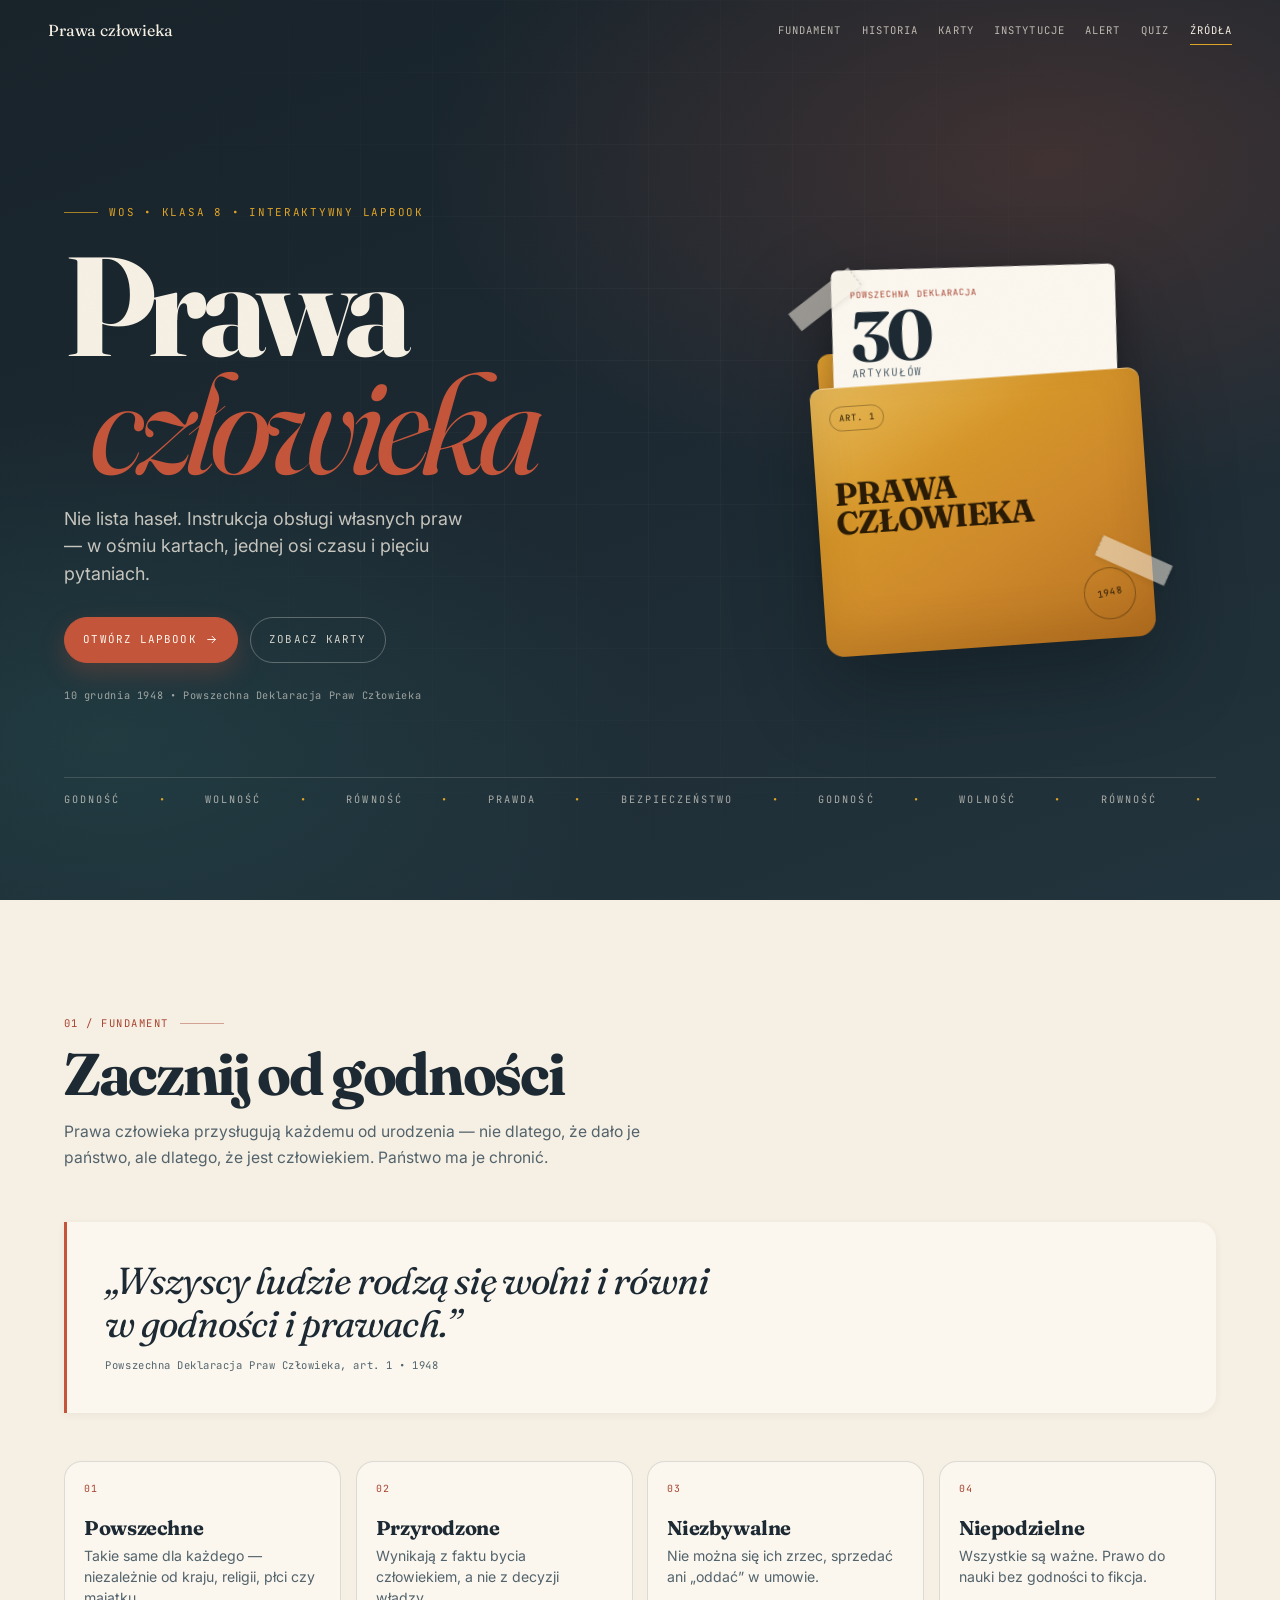
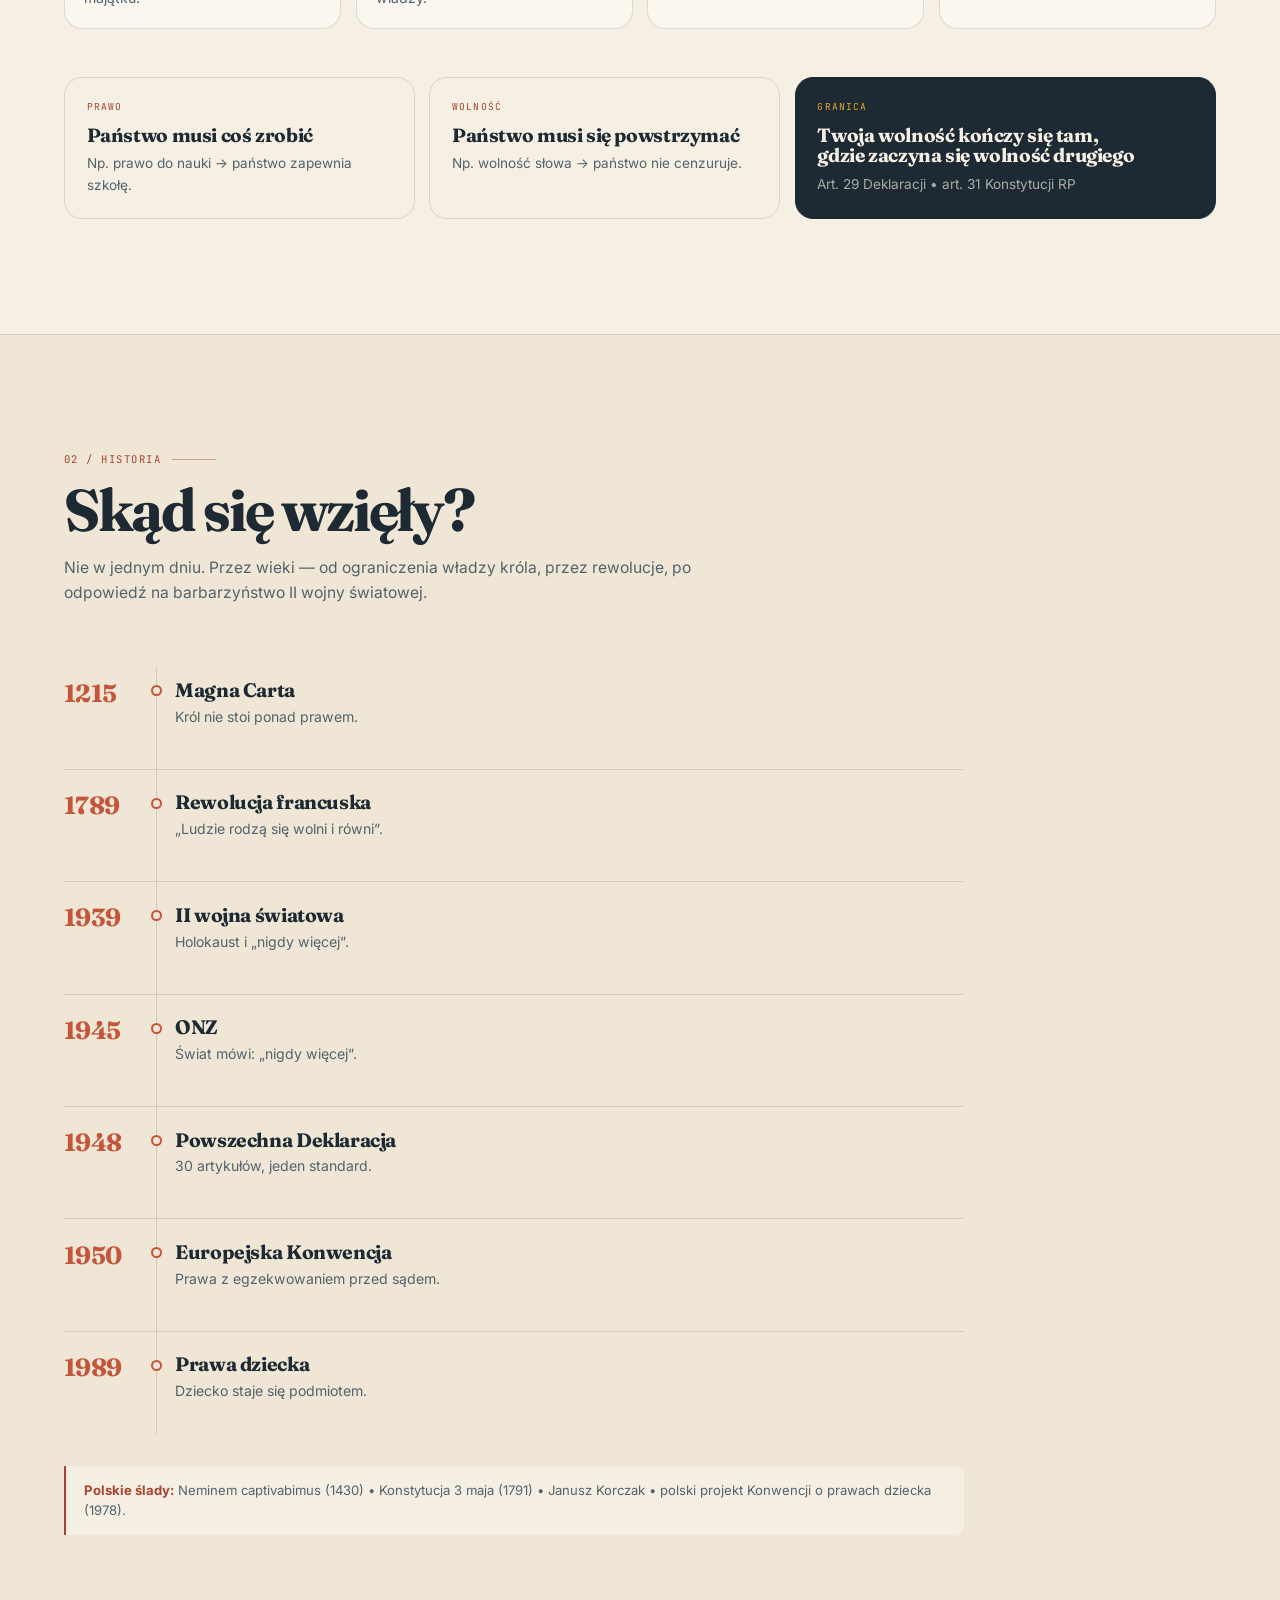
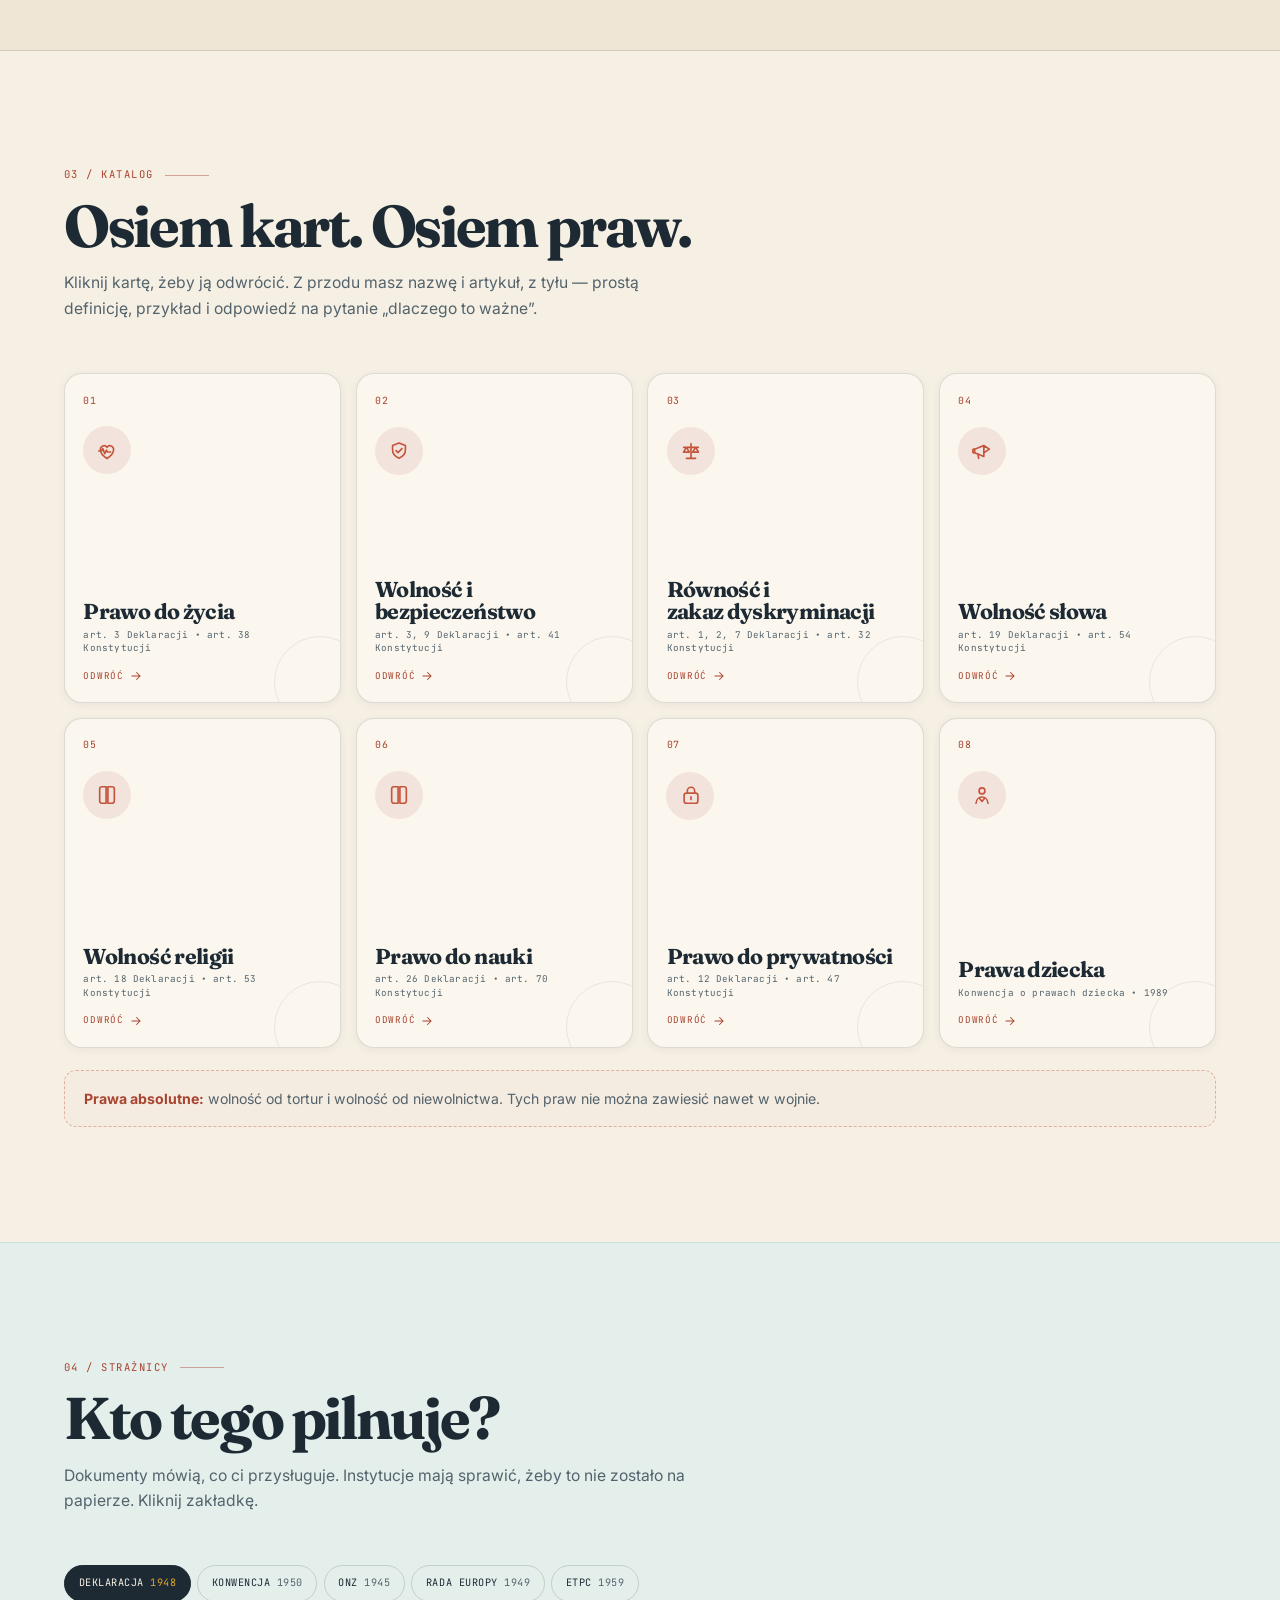
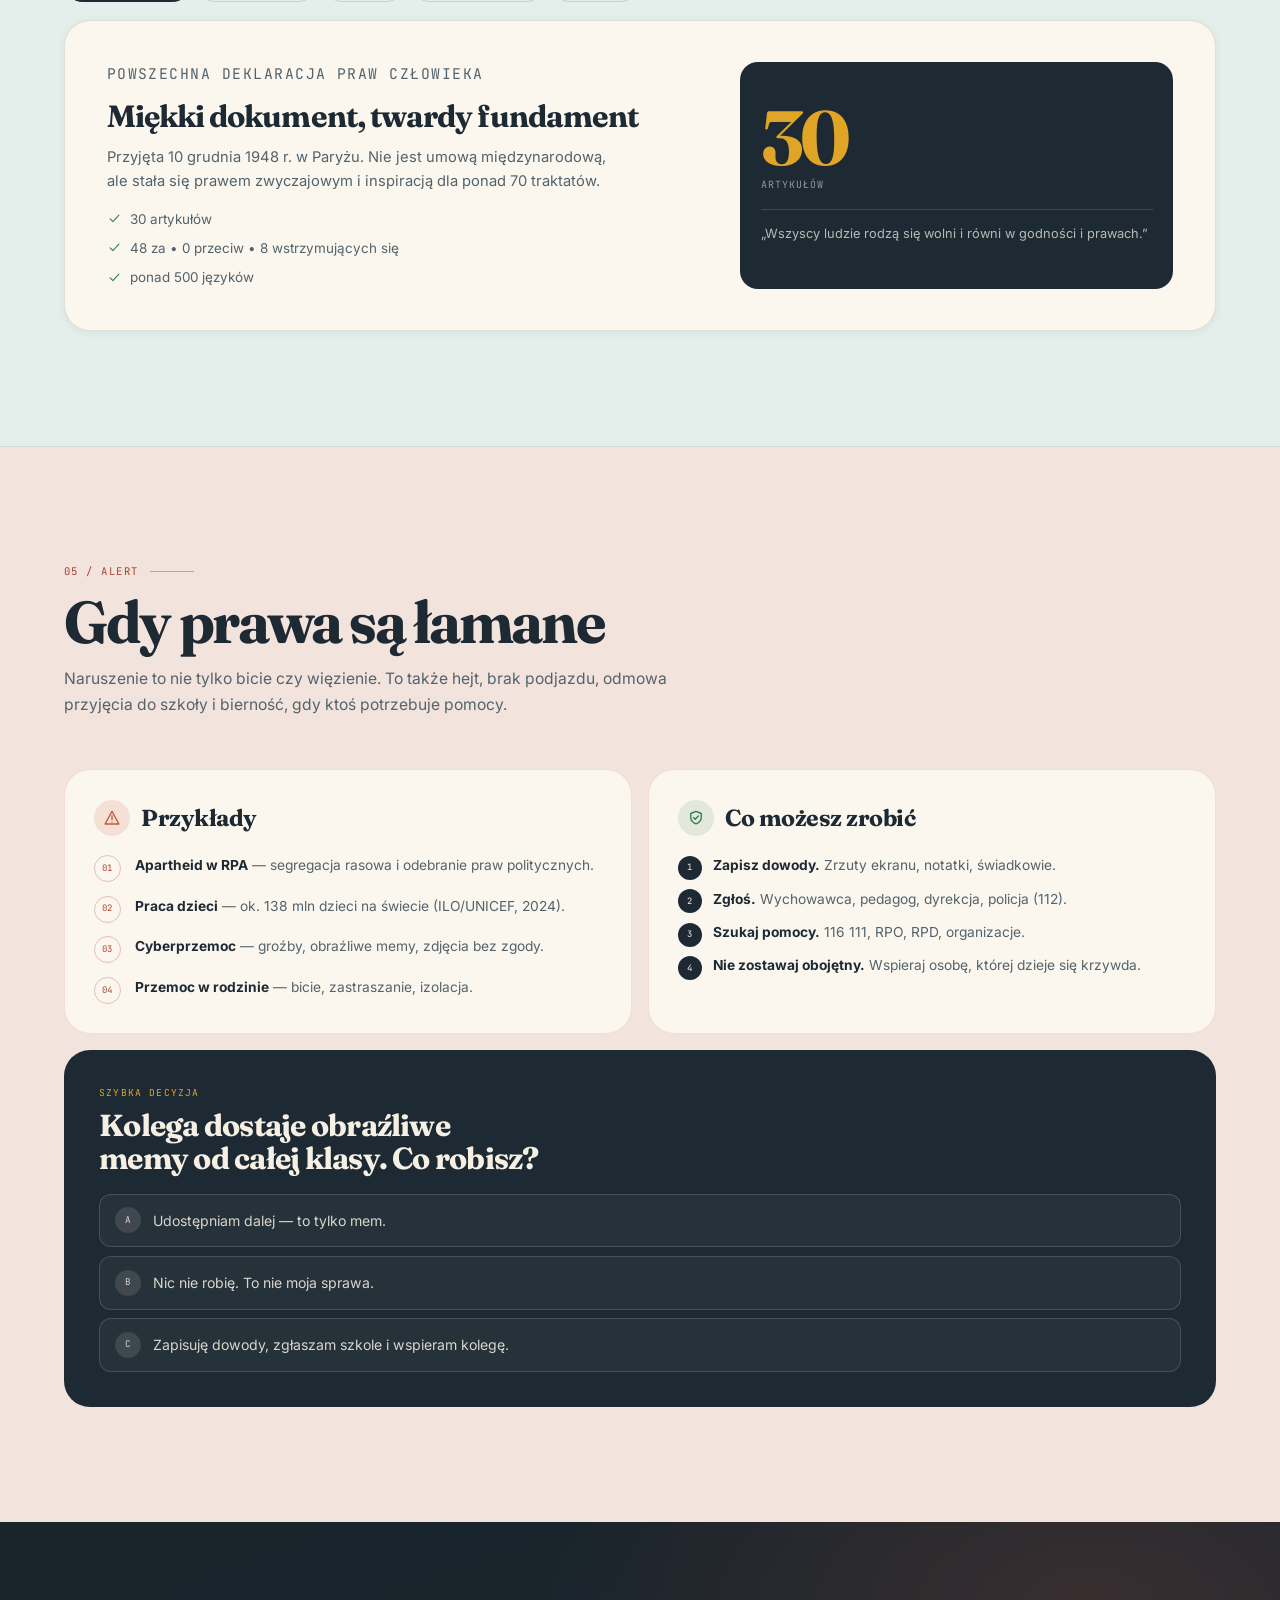
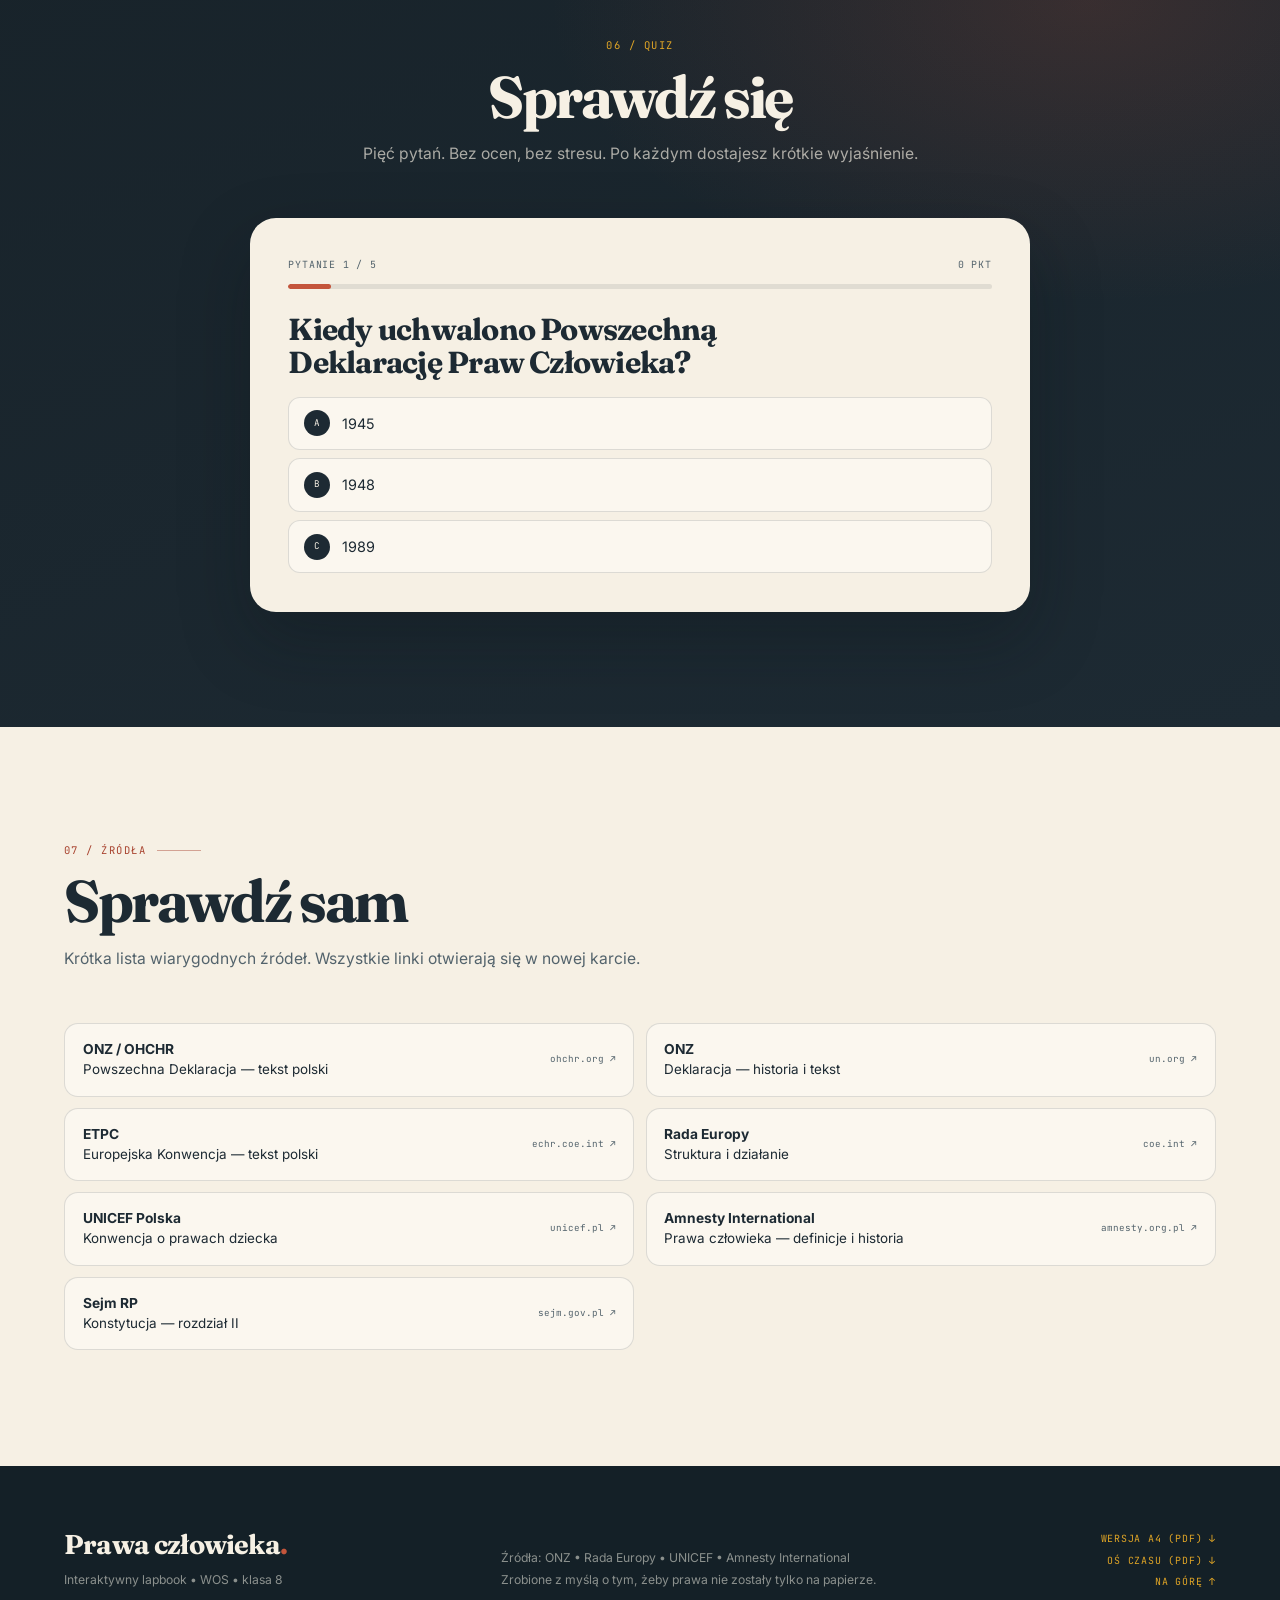
==== commit 3b0d57cc: "Dodaj wersję A4 i oś czasu do druku" ====
--- a/index.html
+++ b/index.html
@@ -728,7 +728,11 @@
         <p>Źródła: ONZ • Rada Europy • UNICEF • Amnesty International</p>
         <p>Zrobione z myślą o tym, żeby prawa nie zostały tylko na papierze.</p>
       </div>
-      <a class="footer-top" href="#top">Na górę ↑</a>
+      <div class="footer-links">
+        <a class="footer-a4" href="lapbook-a4.pdf" target="_blank" rel="noopener">Wersja A4 (PDF) ↓</a>
+        <a class="footer-a4" href="timeline-a4.pdf" target="_blank" rel="noopener">Oś czasu (PDF) ↓</a>
+        <a class="footer-top" href="#top">Na górę ↑</a>
+      </div>
     </div>
   </footer>
 
--- a/styles.css
+++ b/styles.css
@@ -1698,14 +1698,30 @@
   gap: 0.2rem;
 }
 
+.footer-links {
+  display: flex;
+  flex-direction: column;
+  align-items: flex-end;
+  gap: 0.3rem;
+}
+
+.footer-a4,
 .footer-top {
-  justify-self: end;
   font-family: var(--font-mono);
   font-size: 0.62rem;
   letter-spacing: 0.08em;
   text-transform: uppercase;
   color: var(--mustard);
   white-space: nowrap;
+}
+
+.footer-a4:hover,
+.footer-top:hover {
+  text-decoration: underline;
+}
+
+.footer-top {
+  justify-self: end;
 }
 
 /* ---------- animacje ---------- */
@@ -1824,6 +1840,10 @@
     grid-template-columns: 1fr;
     gap: 1.2rem;
     align-items: start;
+  }
+
+  .footer-links {
+    align-items: flex-start;
   }
 
   .footer-top {
